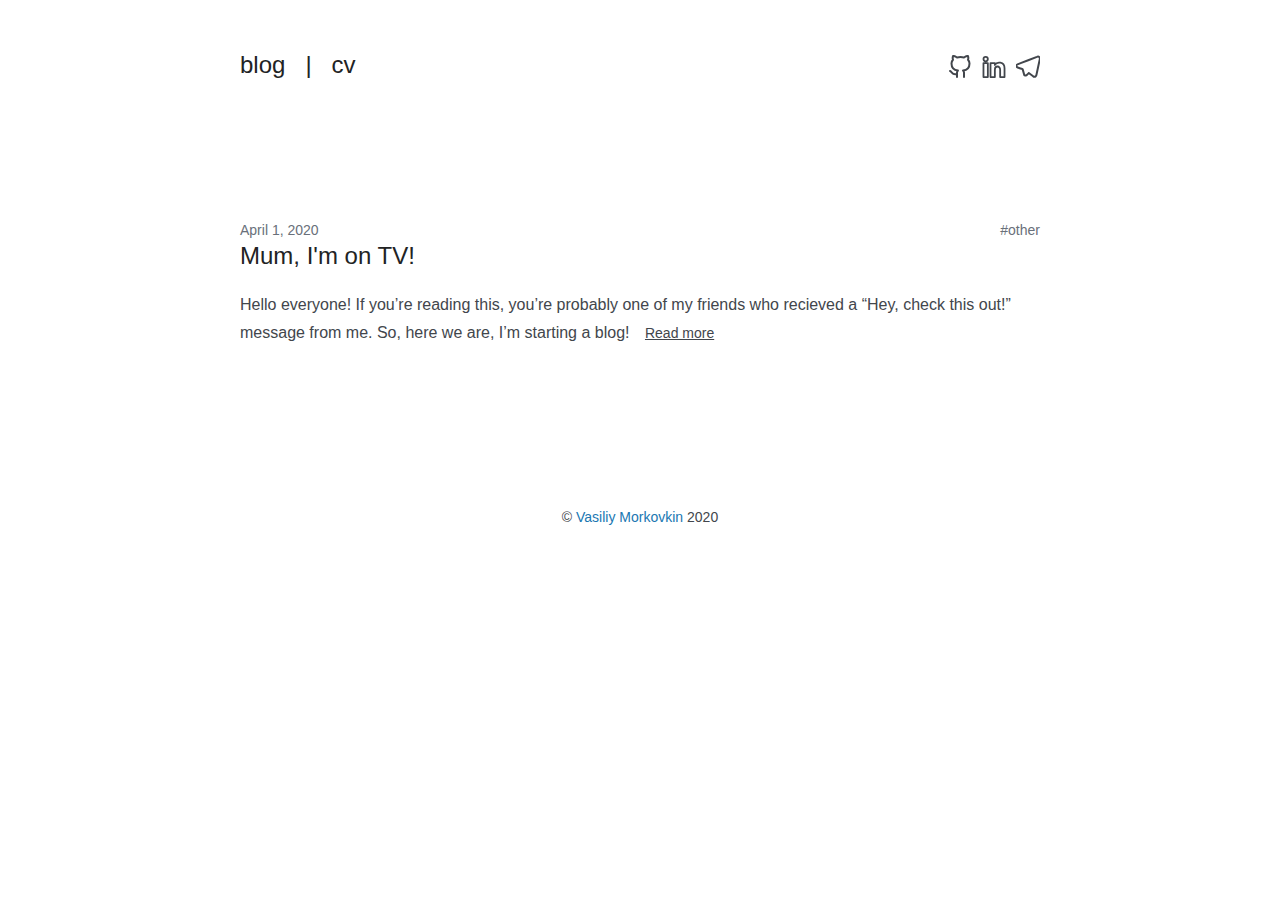
==== posts/index.html @ 7c9aa1a2 "rebuilding site Пн мая  4 18:01:35 MSK 2020" ====
<!DOCTYPE html>
<html xmlns="http://www.w3.org/1999/xhtml"  lang="en">
<head>
<meta charset="UTF-8" />
<meta name="viewport" content="width=device-width, initial-scale=1"/>

<title>Posts | blog</title>

<meta property='og:title' content='Posts - blog'>
<meta property='og:description' content=''>
<meta property='og:url' content='http://susliko.github.io/posts/'>
<meta property='og:site_name' content='blog'>
<meta property='og:type' content='website'><meta property='og:image' content='https://www.gravatar.com/avatar/b31e351176a130eaa735b6c6300a4580?s=256'><meta property='article:section' content='Posts'><meta property='og:updated_time' content='2020-04-01T15:17:42&#43;03:00'/><meta name='twitter:card' content='summary'><meta name='twitter:site' content='@markoukin'><meta name='twitter:creator' content='@markoukin'>


<link href="http://susliko.github.io/index.xml" rel="alternate" type="application/rss+xml" title="blog" />

<link rel="stylesheet" href="/css/style.css"/><link rel='stylesheet' href='http://susliko.github.io/css/custom.css'><link rel="apple-touch-icon" sizes="180x180" href="/apple-touch-icon.png">
<link rel="icon" type="image/png" sizes="32x32" href="/favicon-32x32.png">
<link rel="icon" type="image/png" sizes="16x16" href="/favicon-16x16.png">
<link rel="manifest" href="/site.webmanifest">
<link rel="mask-icon" href="/safari-pinned-tab.svg" color="#5bbad5">
<link rel="canonical" href="http://susliko.github.io/posts/">
<meta name="msapplication-TileColor" content="#da532c">
<meta name="theme-color" content="#ffffff">
</head>
<body>
<section class="section">
  <div class="container">
    <nav id="nav-main" class="nav">
      <div id="nav-name" class="nav-left">
        <a id="nav-anchor" class="nav-item" href="http://susliko.github.io/">
          <h1 id="nav-heading" class="title is-4">blog</h1>
        </a>
        <span class="nav-item">
          <h2 class="title is-4">|</h2>
        </span>
        <a class="nav-item" href="/cv.pdf">
          <h2 class="title is-4">cv</h2>
        </a>
      </div>
      <div class="nav-right">
        <nav id="nav-items" class="nav-item level is-mobile"><a class="level-item" aria-label="github" href='https://github.com/susliko'
            target='_blank' rel='noopener'>
            <span class="icon">
              <i class><svg viewbox='0 0 24 24' stroke-linecap='round' stroke-linejoin='round' stroke-width='2' aria-hidden='true'>
    
    <path d="M9 19c-5 1.5-5-2.5-7-3m14 6v-3.87a3.37 3.37 0 0 0-.94-2.61c3.14-.35 6.44-1.54 6.44-7A5.44 5.44 0 0 0 20 4.77 5.07 5.07 0 0 0 19.91 1S18.73.65 16 2.48a13.38 13.38 0 0 0-7 0C6.27.65 5.09 1 5.09 1A5.07 5.07 0 0 0 5 4.77a5.44 5.44 0 0 0-1.5 3.78c0 5.42 3.3 6.61 6.44 7A3.37 3.37 0 0 0 9 18.13V22"/>
    
  </svg></i>
            </span>
          </a><a class="level-item" aria-label="linkedin" href='https://linkedin.com/in/susliko'
            target='_blank' rel='noopener'>
            <span class="icon">
              <i class><svg viewbox='0 0 24 24' stroke-linecap='round' stroke-linejoin='round' stroke-width='2' aria-hidden='true'>
    
    <path stroke-width="1.8" d="m5.839218,4.101561c0,1.211972 -0.974141,2.194011 -2.176459,2.194011s-2.176459,-0.982039 -2.176459,-2.194011c0,-1.211094 0.974141,-2.194011 2.176459,-2.194011s2.176459,0.982917 2.176459,2.194011zm0.017552,3.94922l-4.388022,0l0,14.04167l4.388022,0l0,-14.04167zm7.005038,0l-4.359939,0l0,14.04167l4.360816,0l0,-7.370999c0,-4.098413 5.291077,-4.433657 5.291077,0l0,7.370999l4.377491,0l0,-8.89101c0,-6.915523 -7.829986,-6.66365 -9.669445,-3.259423l0,-1.891237z"/>
    
  </svg></i>
            </span>
          </a><a class="level-item" aria-label="telegram" href='https://web.telegram.org/#/im?p=@susliko'
            target='_blank' rel='noopener'>
            <span class="icon">
              <i class><svg viewbox='0 0 24 24' stroke-linecap='round' stroke-linejoin='round' stroke-width='2' aria-hidden='true'>
    
    <path d="m 22.05,1.577 c -0.393,-0.016 -0.784,0.08 -1.117,0.235 -0.484,0.186 -4.92,1.902 -9.41,3.64 C 9.263,6.325 7.005,7.198 5.267,7.867 3.53,8.537 2.222,9.035 2.153,9.059 c -0.46,0.16 -1.082,0.362 -1.61,0.984 -0.79581202,1.058365 0.21077405,1.964825 1.004,2.499 1.76,0.564 3.58,1.102 5.087,1.608 0.556,1.96 1.09,3.927 1.618,5.89 0.174,0.394 0.553,0.54 0.944,0.544 l -0.002,0.02 c 0,0 0.307,0.03 0.606,-0.042 0.3,-0.07 0.677,-0.244 1.02,-0.565 0.377,-0.354 1.4,-1.36 1.98,-1.928 l 4.37,3.226 0.035,0.02 c 0,0 0.484,0.34 1.192,0.388 0.354,0.024 0.82,-0.044 1.22,-0.337 0.403,-0.294 0.67,-0.767 0.795,-1.307 0.374,-1.63 2.853,-13.427 3.276,-15.38 L 23.676,4.725 C 23.972,3.625 23.863,2.617 23.18,2.02 22.838,1.723 22.444,1.593 22.05,1.576 Z"/>
    
  </svg></i>
            </span>
          </a></nav>
      </div>
    </nav>

    <nav class="nav">
      
    </nav>

  </div>
  <script src="/js/navicon-shift.js"></script>
</section>
<section class="section">
  <div class="container">
    
    <article>
      <div class="subtitle tags is-6 is-pulled-right">
        
        
<a class="subtitle is-6" href="/tags/other/">#other</a>




        
      </div>
      <h2 class="subtitle is-6 date">April 1, 2020</h2>
      <h1 class="title"><a href="http://susliko.github.io/posts/intro/">Mum, I&#39;m on TV!

  
    
  
</a></h1>
      <div class="content">
        Hello everyone! If you&rsquo;re reading this, you&rsquo;re probably one of my friends who recieved a &ldquo;Hey, check this out!&rdquo; message from me. So, here we are, I&rsquo;m starting a blog!

        
        <a class="button is-link" href="http://susliko.github.io/posts/intro/" style="height:28px">
          Read more
        </a>
        
      </div>
    </article>
    
  </div>
</section>
<section class="section">
  <div class="container">
    <nav class="level is-mobile">
      <div class="level-left">
        <div class="level-item">
          
        </div>
      </div>
      <div class="level-right is-marginless">
        <div class="level-item">
          
        </div>
      </div>
    </nav>
  </div>
</section>

<section class="section">
  <div class="container has-text-centered">
    <p>&copy; <a href="https://github.com/susliko">Vasiliy Morkovkin</a> 2020</p>
    
  </div>
</section>

<script type="text/javascript">
  var _paq = _paq || [];
  _paq.push(['trackPageView']);
  _paq.push(['enableLinkTracking']);
  (function() {
    var u="\/\/susliko.github.io\/";
    _paq.push(['setTrackerUrl', u+'piwik.php']);
    _paq.push(['setSiteId', '1']);
    var d=document, g=d.createElement('script'), s=d.getElementsByTagName('script')[0];
    g.type='text/javascript'; g.async=true; g.defer=true; g.src=u+'piwik.js'; s.parentNode.insertBefore(g,s);
  })();
</script>
<noscript>
  <img src="//susliko.github.io/piwik.php?idsite=1&amp;rec=1" style="border:0" alt="" />
</noscript>

<script>
    (function(f, a, t, h, o, m){
        a[h]=a[h]||function(){
            (a[h].q=a[h].q||[]).push(arguments)
        };
        o=f.createElement('script'),
        m=f.getElementsByTagName('script')[0];
        o.async=1; o.src=t; o.id='fathom-script';
        m.parentNode.insertBefore(o,m)
    })(document, window, '\/\/susliko.github.io\/tracker.js', 'fathom');
    fathom('trackPageview');
</script>
</body>
</html>
---- css/style.css ----
.card,
.highlight,
.highlight pre,
.textarea,
embed,
img,
object {
  max-width: 100%;
}

a,
hr {
  padding: 0;
}

a,
button,
input[type="button"],
input[type="file"],
input[type="submit"],
label {
  cursor: pointer;
}

a,
button,
input,
select,
textarea {
  margin: 0;
}

a,
input[type="checkbox"],
input[type="radio"] {
  vertical-align: baseline;
}

a:hover,
strong,
table th {
  color: #222324;
}

.container,
sub,
sup {
  position: relative;
}

.is-block,
article,
aside,
details,
figure,
footer,
header,
hgroup,
hr,
nav,
pre code,
section,
summary {
  display: block;
}

.button,
.delete,
.input,
.modal-close,
.progress,
.select select,
.textarea {
  -moz-appearance: none;
  -webkit-appearance: none;
}

.heading,
.menu-label {
  letter-spacing: 1px;
  text-transform: uppercase;
}

.hero,
.modal-card,
.tile.is-vertical {
  -webkit-box-orient: vertical;
  -webkit-box-direction: normal;
}

abbr,
address,
article,
aside,
audio,
b,
blockquote,
body,
body div,
caption,
cite,
code,
dd,
del,
details,
dfn,
dl,
dt,
em,
fieldset,
figure,
footer,
form,
h1,
h2,
h3,
h4,
h5,
h6,
header,
html,
i,
iframe,
img,
ins,
kbd,
label,
legend,
li,
mark,
menu,
nav,
object,
ol,
p,
pre,
q,
samp,
section,
small,
span,
strong,
sub,
summary,
sup,
table,
tbody,
td,
tfoot,
th,
thead,
time,
tr,
ul,
var,
video {
  margin: 0;
  padding: 0;
  border: 0;
  font-size: 100%;
  font-weight: 400;
  vertical-align: baseline;
  background: 0 0;
}

td,
td img {
  vertical-align: top;
}

pre,
pre code {
  background-color: #f5f7fa;
  color: #42464c;
}

code[data-lang] {
  background-color: inherit;
  color: inherit;
}

*,
:after,
:before {
  box-sizing: inherit;
}

ul {
  list-style: none;
}

blockquote,
q {
  quotes: none;
}

blockquote:after,
blockquote:before,
q:after,
q:before {
  content: "";
  content: none;
}

.is-clearfix:after,
.notification:after,
.select:after {
  content: " ";
}

a {
  font-size: 100%;
  background: 0 0;
  color: #2077b2;
  text-decoration: none;
  -webkit-transition: none 86ms ease-out;
  transition: none 86ms ease-out;
}

del {
  text-decoration: line-through;
}

abbr[title],
dfn[title] {
  border-bottom: 1px dotted #000;
  cursor: help;
}

th {
  font-weight: 700;
  vertical-align: bottom;
}

body,
code,
td {
  font-weight: 400;
}

hr {
  height: 1px;
  border: 0;
  border-top: 1px solid #ccc;
  border-top-color: #d3d6db;
  margin: 40px 0;
}

input,
select {
  vertical-align: middle;
}

input,
select,
textarea {
  font: 99% sans-serif;
}

table {
  border-collapse: collapse;
  border-spacing: 0;
  font: 100%;
  width: 100%;
}

sub,
sup {
  font-size: 75%;
  line-height: 0;
}

sup {
  top: -0.5em;
}

sub {
  bottom: -0.25em;
}

code,
kbd,
pre,
samp {
  font-family: monospace, sans-serif;
}

button,
input[type="button"] {
  width: auto;
  overflow: visible;
}

@-webkit-keyframes spin-around {
  from {
    -webkit-transform: rotate(0);
    transform: rotate(0);
  }

  to {
    -webkit-transform: rotate(359deg);
    transform: rotate(359deg);
  }
}

@keyframes spin-around {
  from {
    -webkit-transform: rotate(0);
    transform: rotate(0);
  }

  to {
    -webkit-transform: rotate(359deg);
    transform: rotate(359deg);
  }
}

html {
  box-sizing: border-box;
  font-size: 14px;
  -moz-osx-font-smoothing: grayscale;
  -webkit-font-smoothing: antialiased;
  min-width: 300px;
  overflow-x: hidden;
  overflow-y: scroll;
  text-rendering: optimizeLegibility;
}

body,
button,
input,
select,
textarea {
  font-family: "游ゴシック", YuGothic, "ヒラギノ角ゴ Pro",
    "Hiragino Kaku Gothic Pro", "メイリオ", Meiryo, sans-serif;
}

code,
pre {
  -moz-osx-font-smoothing: auto;
  -webkit-font-smoothing: auto;
  font-family: "Source Code Pro", Monaco, Inconsolata, monospace;
  line-height: 1.25;
}

body {
  color: #42464c;
  font-size: 1rem;
  line-height: 1.428571428571429;
}

code {
  padding: 1px 2px 2px;
}

.button,
.input,
.textarea,
table td,
table th {
  vertical-align: top;
}

small {
  font-size: 11px;
}

span {
  font-style: inherit;
  font-weight: inherit;
}

.label,
strong {
  font-weight: 700;
}

pre {
  white-space: pre;
  word-wrap: normal;
}

.button,
.nav-left,
.table td.is-icon,
.table th.is-icon,
.tabs,
.tag {
  white-space: nowrap;
}

pre code {
  overflow-x: auto;
  padding: 16px 20px;
}

.box,
.button {
  background-color: #fff;
}

table td,
table th {
  text-align: left;
}

.has-text-centered {
  text-align: center;
}

.block:not(:last-child),
.box:not(:last-child),
.content:not(:last-child),
.highlight:not(:last-child),
.level:not(:last-child),
.message:not(:last-child),
.notification:not(:last-child),
.progress:not(:last-child),
.subtitle:not(:last-child),
.tabs:not(:last-child),
.title:not(:last-child) {
  margin-bottom: 20px;
}

@media screen and (min-width: 980px) {
  .container {
    margin: 0 auto;
    max-width: 960px;
  }

  .container.is-fluid {
    margin: 0 20px;
    max-width: none;
  }

  .is-block-desktop {
    display: block !important;
  }
}

@media screen and (max-width: 768px) {
  .is-block-mobile {
    display: block !important;
  }
}

@media screen and (min-width: 769px) {
  .is-block-tablet {
    display: block !important;
  }
}

@media screen and (min-width: 769px) and (max-width: 979px) {
  .is-block-tablet-only {
    display: block !important;
  }
}

@media screen and (max-width: 979px) {
  .is-block-touch {
    display: block !important;
  }
}

@media screen and (min-width: 980px) and (max-width: 1179px) {
  .is-block-desktop-only {
    display: block !important;
  }
}

@media screen and (min-width: 1180px) {
  .container {
    max-width: 1200px;
  }

  .is-block-widescreen {
    display: block !important;
  }
}

.is-flex {
  display: -webkit-box;
  display: -ms-flexbox;
  display: flex;
}

@media screen and (max-width: 768px) {
  .is-flex-mobile {
    display: -webkit-box !important;
    display: -ms-flexbox !important;
    display: flex !important;
  }
}

@media screen and (min-width: 769px) {
  .is-flex-tablet {
    display: -webkit-box !important;
    display: -ms-flexbox !important;
    display: flex !important;
  }
}

@media screen and (min-width: 769px) and (max-width: 979px) {
  .is-flex-tablet-only {
    display: -webkit-box !important;
    display: -ms-flexbox !important;
    display: flex !important;
  }
}

@media screen and (max-width: 979px) {
  .is-flex-touch {
    display: -webkit-box !important;
    display: -ms-flexbox !important;
    display: flex !important;
  }
}

@media screen and (min-width: 980px) {
  .is-flex-desktop {
    display: -webkit-box !important;
    display: -ms-flexbox !important;
    display: flex !important;
  }
}

@media screen and (min-width: 980px) and (max-width: 1179px) {
  .is-flex-desktop-only {
    display: -webkit-box !important;
    display: -ms-flexbox !important;
    display: flex !important;
  }
}

@media screen and (min-width: 1180px) {
  .is-flex-widescreen {
    display: -webkit-box !important;
    display: -ms-flexbox !important;
    display: flex !important;
  }
}

.is-inline {
  display: inline;
}

@media screen and (max-width: 768px) {
  .is-inline-mobile {
    display: inline !important;
  }
}

@media screen and (min-width: 769px) {
  .is-inline-tablet {
    display: inline !important;
  }
}

@media screen and (min-width: 769px) and (max-width: 979px) {
  .is-inline-tablet-only {
    display: inline !important;
  }
}

@media screen and (max-width: 979px) {
  .is-inline-touch {
    display: inline !important;
  }
}

@media screen and (min-width: 980px) {
  .is-inline-desktop {
    display: inline !important;
  }
}

@media screen and (min-width: 980px) and (max-width: 1179px) {
  .is-inline-desktop-only {
    display: inline !important;
  }
}

@media screen and (min-width: 1180px) {
  .is-inline-widescreen {
    display: inline !important;
  }
}

.is-inline-block {
  display: inline-block;
}

@media screen and (max-width: 768px) {
  .is-inline-block-mobile {
    display: inline-block !important;
  }
}

@media screen and (min-width: 769px) {
  .is-inline-block-tablet {
    display: inline-block !important;
  }
}

@media screen and (min-width: 769px) and (max-width: 979px) {
  .is-inline-block-tablet-only {
    display: inline-block !important;
  }
}

@media screen and (max-width: 979px) {
  .is-inline-block-touch {
    display: inline-block !important;
  }
}

@media screen and (min-width: 980px) {
  .is-inline-block-desktop {
    display: inline-block !important;
  }
}

@media screen and (min-width: 980px) and (max-width: 1179px) {
  .is-inline-block-desktop-only {
    display: inline-block !important;
  }
}

@media screen and (min-width: 1180px) {
  .is-inline-block-widescreen {
    display: inline-block !important;
  }
}

.is-inline-flex {
  display: -webkit-inline-box;
  display: -ms-inline-flexbox;
  display: inline-flex;
}

@media screen and (max-width: 768px) {
  .is-inline-flex-mobile {
    display: -webkit-inline-box !important;
    display: -ms-inline-flexbox !important;
    display: inline-flex !important;
  }
}

@media screen and (min-width: 769px) {
  .is-inline-flex-tablet {
    display: -webkit-inline-box !important;
    display: -ms-inline-flexbox !important;
    display: inline-flex !important;
  }
}

@media screen and (min-width: 769px) and (max-width: 979px) {
  .is-inline-flex-tablet-only {
    display: -webkit-inline-box !important;
    display: -ms-inline-flexbox !important;
    display: inline-flex !important;
  }
}

@media screen and (max-width: 979px) {
  .is-inline-flex-touch {
    display: -webkit-inline-box !important;
    display: -ms-inline-flexbox !important;
    display: inline-flex !important;
  }
}

@media screen and (min-width: 980px) {
  .is-inline-flex-desktop {
    display: -webkit-inline-box !important;
    display: -ms-inline-flexbox !important;
    display: inline-flex !important;
  }
}

@media screen and (min-width: 980px) and (max-width: 1179px) {
  .is-inline-flex-desktop-only {
    display: -webkit-inline-box !important;
    display: -ms-inline-flexbox !important;
    display: inline-flex !important;
  }
}

@media screen and (min-width: 1180px) {
  .is-inline-flex-widescreen {
    display: -webkit-inline-box !important;
    display: -ms-inline-flexbox !important;
    display: inline-flex !important;
  }
}

.is-clearfix:after {
  clear: both;
  display: table;
}

.is-pulled-left {
  float: left;
}

.is-pulled-right {
  float: right;
}

.is-clipped {
  overflow: hidden !important;
}

.is-overlay {
  bottom: 0;
  left: 0;
  position: absolute;
  right: 0;
  top: 0;
}

.has-text-left {
  text-align: left;
}

.has-text-right {
  text-align: right;
}

.is-hidden {
  display: none !important;
}

@media screen and (max-width: 768px) {
  .is-hidden-mobile {
    display: none !important;
  }
}

@media screen and (min-width: 769px) {
  .is-hidden-tablet {
    display: none !important;
  }
}

@media screen and (min-width: 769px) and (max-width: 979px) {
  .is-hidden-tablet-only {
    display: none !important;
  }
}

@media screen and (max-width: 979px) {
  .is-hidden-touch {
    display: none !important;
  }
}

@media screen and (min-width: 980px) {
  .is-hidden-desktop {
    display: none !important;
  }
}

@media screen and (min-width: 980px) and (max-width: 1179px) {
  .is-hidden-desktop-only {
    display: none !important;
  }
}

@media screen and (min-width: 1180px) {
  .is-hidden-widescreen {
    display: none !important;
  }
}

.is-disabled {
  pointer-events: none;
}

.is-marginless {
  margin: 0 !important;
}

.box {
  border-radius: 5px;
  box-shadow: 0 2px 3px rgba(17, 17, 17, 0.1), 0 0 0 1px rgba(17, 17, 17, 0.1);
  display: block;
  padding: 20px;
}

a.box:focus,
a.box:hover {
  box-shadow: 0 2px 3px rgba(17, 17, 17, 0.1), 0 0 0 1px #2077b2;
}

a.box:active {
  box-shadow: inset 0 1px 2px rgba(17, 17, 17, 0.2), 0 0 0 1px #2077b2;
}

.button {
  -webkit-box-align: center;
  -ms-flex-align: center;
  align-items: center;
  border: 1px solid #d3d6db;
  border-radius: 3px;
  color: #222324;
  display: -webkit-inline-box;
  display: -ms-inline-flexbox;
  display: inline-flex;
  font-size: 14px;
  height: 32px;
  line-height: 24px;
  position: relative;
  -webkit-box-pack: center;
  -ms-flex-pack: center;
  justify-content: center;
  padding-left: 10px;
  padding-right: 10px;
  text-align: center;
}

.button:hover {
  border-color: #aeb1b5;
}

.button.is-active,
.button:active,
.button:focus {
  border-color: #2077b2;
  outline: 0;
}

.button.is-disabled,
.button[disabled] {
  background-color: #f5f7fa;
  border-color: #d3d6db;
  cursor: not-allowed;
  pointer-events: none;
  opacity: 0.5;
}

.button.is-white,
.button.is-white:active {
  border-color: transparent;
}

.button.is-disabled::-moz-placeholder,
.button[disabled]::-moz-placeholder {
  color: rgba(34, 35, 36, 0.3);
}

.button.is-disabled::-webkit-input-placeholder,
.button[disabled]::-webkit-input-placeholder {
  color: rgba(34, 35, 36, 0.3);
}

.button.is-disabled:-moz-placeholder,
.button[disabled]:-moz-placeholder {
  color: rgba(34, 35, 36, 0.3);
}

.button.is-disabled:-ms-input-placeholder,
.button[disabled]:-ms-input-placeholder {
  color: rgba(34, 35, 36, 0.3);
}

.button strong {
  color: inherit;
}

.button small {
  display: block;
  font-size: 11px;
  line-height: 1;
  margin-top: 5px;
}

.button .icon:first-child,
.button .tag:first-child {
  margin-left: -2px;
  margin-right: 4px;
}

.button .icon:last-child,
.button .tag:last-child {
  margin-left: 4px;
  margin-right: -2px;
}

.button.is-active,
.button:focus,
.button:hover {
  color: #222324;
}

.button:active {
  box-shadow: inset 0 1px 2px rgba(17, 17, 17, 0.2);
}

.button.is-white {
  background-color: #fff;
  color: #111;
}

.button.is-white.is-active,
.button.is-white:focus,
.button.is-white:hover {
  background-color: #e6e6e6;
  border-color: transparent;
  color: #111;
}

.button.is-white.is-inverted {
  background-color: #111;
  color: #fff;
}

.button.is-white.is-inverted:hover {
  background-color: #040404;
}

.button.is-white.is-loading:after {
  border-color: transparent transparent #111 #111 !important;
}

.button.is-white.is-outlined {
  background-color: transparent;
  border-color: #fff;
  color: #fff;
}

.button.is-white.is-outlined:focus,
.button.is-white.is-outlined:hover {
  background-color: #fff;
  border-color: #fff;
  color: #111;
}

.button.is-black,
.button.is-black:active {
  border-color: transparent;
}

.button.is-black {
  background-color: #111;
  color: #fff;
}

.button.is-black.is-active,
.button.is-black:focus,
.button.is-black:hover {
  background-color: #000;
  border-color: transparent;
  color: #fff;
}

.button.is-black.is-inverted {
  background-color: #fff;
  color: #111;
}

.button.is-black.is-inverted:hover {
  background-color: #f2f2f2;
}

.button.is-black.is-loading:after {
  border-color: transparent transparent #fff #fff !important;
}

.button.is-black.is-outlined {
  background-color: transparent;
  border-color: #111;
  color: #111;
}

.button.is-black.is-outlined:focus,
.button.is-black.is-outlined:hover {
  background-color: #111;
  border-color: #111;
  color: #fff;
}

.button.is-light,
.button.is-light:active {
  border-color: transparent;
}

.button.is-light {
  background-color: #f5f7fa;
  color: #42464c;
}

.button.is-light.is-active,
.button.is-light:focus,
.button.is-light:hover {
  background-color: #d3dce9;
  border-color: transparent;
  color: #42464c;
}

.button.is-light.is-inverted {
  background-color: #42464c;
  color: #f5f7fa;
}

.button.is-light.is-inverted:hover {
  background-color: #36393e;
}

.button.is-light.is-loading:after {
  border-color: transparent transparent #42464c #42464c !important;
}

.button.is-light.is-outlined {
  background-color: transparent;
  border-color: #f5f7fa;
  color: #f5f7fa;
}

.button.is-light.is-outlined:focus,
.button.is-light.is-outlined:hover {
  background-color: #f5f7fa;
  border-color: #f5f7fa;
  color: #42464c;
}

.button.is-dark,
.button.is-dark:active {
  border-color: transparent;
}

.button.is-dark {
  background-color: #42464c;
  color: #f5f7fa;
}

.button.is-dark.is-active,
.button.is-dark:focus,
.button.is-dark:hover {
  background-color: #2a2d31;
  border-color: transparent;
  color: #f5f7fa;
}

.button.is-dark.is-inverted {
  background-color: #f5f7fa;
  color: #42464c;
}

.button.is-dark.is-inverted:hover {
  background-color: #e4e9f2;
}

.button.is-dark.is-loading:after {
  border-color: transparent transparent #f5f7fa #f5f7fa !important;
}

.button.is-dark.is-outlined {
  background-color: transparent;
  border-color: #42464c;
  color: #42464c;
}

.button.is-dark.is-outlined:focus,
.button.is-dark.is-outlined:hover {
  background-color: #42464c;
  border-color: #42464c;
  color: #f5f7fa;
}

.button.is-primary,
.button.is-primary:active {
  border-color: transparent;
}

.button.is-primary {
  background-color: #2077b2;
  color: #fff;
}

.button.is-primary.is-active,
.button.is-primary:focus,
.button.is-primary:hover {
  background-color: #185a87;
  border-color: transparent;
  color: #fff;
}

.button.is-primary.is-inverted {
  background-color: #fff;
  color: #2077b2;
}

.button.is-primary.is-inverted:hover {
  background-color: #f2f2f2;
}

.button.is-primary.is-loading:after {
  border-color: transparent transparent #fff #fff !important;
}

.button.is-primary.is-outlined {
  background-color: transparent;
  border-color: #2077b2;
  color: #2077b2;
}

.button.is-primary.is-outlined:focus,
.button.is-primary.is-outlined:hover {
  background-color: #2077b2;
  border-color: #2077b2;
  color: #fff;
}

.button.is-info,
.button.is-info:active {
  border-color: transparent;
}

.button.is-info {
  background-color: #2077b2;
  color: #fff;
}

.button.is-info.is-active,
.button.is-info:focus,
.button.is-info:hover {
  background-color: #185a87;
  border-color: transparent;
  color: #fff;
}

.button.is-info.is-inverted {
  background-color: #fff;
  color: #2077b2;
}

.button.is-info.is-inverted:hover {
  background-color: #f2f2f2;
}

.button.is-info.is-loading:after {
  border-color: transparent transparent #fff #fff !important;
}

.button.is-info.is-outlined {
  background-color: transparent;
  border-color: #2077b2;
  color: #2077b2;
}

.button.is-info.is-outlined:focus,
.button.is-info.is-outlined:hover {
  background-color: #2077b2;
  border-color: #2077b2;
  color: #fff;
}

.button.is-success,
.button.is-success:active {
  border-color: transparent;
}

.button.is-success {
  background-color: #97cd76;
  color: #fff;
}

.button.is-success.is-active,
.button.is-success:focus,
.button.is-success:hover {
  background-color: #7bbf51;
  border-color: transparent;
  color: #fff;
}

.button.is-success.is-inverted {
  background-color: #fff;
  color: #97cd76;
}

.button.is-success.is-inverted:hover {
  background-color: #f2f2f2;
}

.button.is-success.is-loading:after {
  border-color: transparent transparent #fff #fff !important;
}

.button.is-success.is-outlined {
  background-color: transparent;
  border-color: #97cd76;
  color: #97cd76;
}

.button.is-success.is-outlined:focus,
.button.is-success.is-outlined:hover {
  background-color: #97cd76;
  border-color: #97cd76;
  color: #fff;
}

.button.is-warning,
.button.is-warning:active {
  border-color: transparent;
}

.button.is-warning {
  background-color: #fce473;
  color: rgba(17, 17, 17, 0.5);
}

.button.is-warning.is-active,
.button.is-warning:focus,
.button.is-warning:hover {
  background-color: #fbda41;
  border-color: transparent;
  color: rgba(17, 17, 17, 0.5);
}

.button.is-warning.is-inverted {
  background-color: rgba(17, 17, 17, 0.5);
  color: #fce473;
}

.button.is-warning.is-inverted:hover {
  background-color: rgba(4, 4, 4, 0.5);
}

.button.is-warning.is-loading:after {
  border-color: transparent transparent rgba(17, 17, 17, 0.5) rgba(17, 17, 17, 0.5) !important;
}

.button.is-warning.is-outlined {
  background-color: transparent;
  border-color: #fce473;
  color: #fce473;
}

.button.is-warning.is-outlined:focus,
.button.is-warning.is-outlined:hover {
  background-color: #fce473;
  border-color: #fce473;
  color: rgba(17, 17, 17, 0.5);
}

.button.is-danger,
.button.is-danger:active {
  border-color: transparent;
}

.button.is-danger {
  background-color: #ed6c63;
  color: #fff;
}

.button.is-danger.is-active,
.button.is-danger:focus,
.button.is-danger:hover {
  background-color: #e84135;
  border-color: transparent;
  color: #fff;
}

.button.is-danger.is-inverted {
  background-color: #fff;
  color: #ed6c63;
}

.button.is-danger.is-inverted:hover {
  background-color: #f2f2f2;
}

.button.is-danger.is-loading:after {
  border-color: transparent transparent #fff #fff !important;
}

.button.is-danger.is-outlined {
  background-color: transparent;
  border-color: #ed6c63;
  color: #ed6c63;
}

.button.is-danger.is-outlined:focus,
.button.is-danger.is-outlined:hover {
  background-color: #ed6c63;
  border-color: #ed6c63;
  color: #fff;
}

.button.is-link {
  background-color: transparent;
  border-color: transparent;
  color: #42464c;
  text-decoration: underline;
}

.button.is-link:focus,
.button.is-link:hover {
  background-color: #d3d6db;
  color: #222324;
}

.button.is-small {
  border-radius: 2px;
  font-size: 11px;
  height: 24px;
  line-height: 16px;
  padding-left: 6px;
  padding-right: 6px;
}

.button.is-medium {
  font-size: 18px;
  height: 40px;
  padding-left: 14px;
  padding-right: 14px;
}

.button.is-large {
  font-size: 22px;
  height: 48px;
  padding-left: 20px;
  padding-right: 20px;
}

.button.is-fullwidth {
  display: -webkit-box;
  display: -ms-flexbox;
  display: flex;
  width: 100%;
}

.button.is-loading {
  color: transparent !important;
  pointer-events: none;
}

.button.is-loading:after {
  left: 50%;
  margin-left: -8px;
  margin-top: -8px;
  top: 50%;
  position: absolute !important;
}

.content a:not(.button) {
  border-bottom: 1px solid #d3d6db;
}

.content a:not(.button):visited {
  color: #847bb9;
}

.content a:not(.button):hover {
  border-bottom-color: #2077b2;
}

.content li+li {
  margin-top: 0.25em;
}

.content ol,
.content ul {
  margin-left: 2em;
  margin-right: 2em;
  margin-top: 1em;
}

.content p {
  text-align: justify;
}

.content blockquote:not(:last-child),
.content ol:not(:last-child),
.content p:not(:last-child),
.content ul:not(:last-child) {
  margin-bottom: 1em;
}

.content h1,
.content h2,
.content h3,
.content h4,
.content h5,
.content h6 {
  color: #b52323;
  font-weight: 300;
  margin-bottom: 20px;
}

.content blockquote {
  background-color: #f5f7fa;
  border-left: 5px solid #d3d6db;
  padding: 1.5em;
}

.content ol {
  list-style: decimal;
}

.content ul {
  list-style: disc;
}

.content ul ul {
  list-style-type: circle;
  margin-top: 0.5em;
}

.content ul ul ul,
.related ul {
  list-style-type: square;
}

.content.is-medium {
  font-size: 18px;
}

.content.is-medium code {
  font-size: 14px;
}

.content.is-large {
  font-size: 24px;
}

.content.is-large code {
  font-size: 18px;
}

.input,
.textarea {
  -webkit-box-align: center;
  -ms-flex-align: center;
  align-items: center;
  background-color: #fff;
  border: 1px solid #d3d6db;
  border-radius: 3px;
  color: #222324;
  display: -webkit-inline-box;
  display: -ms-inline-flexbox;
  display: inline-flex;
  font-size: 14px;
  height: 32px;
  -webkit-box-pack: start;
  -ms-flex-pack: start;
  justify-content: flex-start;
  line-height: 24px;
  padding-left: 8px;
  padding-right: 8px;
  position: relative;
  box-shadow: inset 0 1px 2px rgba(17, 17, 17, 0.1);
  max-width: 100%;
  width: 100%;
}

.input:hover,
.textarea:hover {
  border-color: #aeb1b5;
}

.input.is-active,
.input:active,
.input:focus,
.is-active.textarea,
.textarea:active,
.textarea:focus {
  border-color: #2077b2;
  outline: 0;
}

.input.is-disabled,
.input[disabled],
.is-disabled.textarea,
[disabled].textarea {
  background-color: #f5f7fa;
  border-color: #d3d6db;
  cursor: not-allowed;
  pointer-events: none;
}

.checkbox input,
.radio input,
.select select {
  cursor: pointer;
}

.input.is-disabled::-moz-placeholder,
.input[disabled]::-moz-placeholder,
.is-disabled.textarea::-moz-placeholder,
[disabled].textarea::-moz-placeholder {
  color: rgba(34, 35, 36, 0.3);
}

.input.is-disabled::-webkit-input-placeholder,
.input[disabled]::-webkit-input-placeholder,
.is-disabled.textarea::-webkit-input-placeholder,
[disabled].textarea::-webkit-input-placeholder {
  color: rgba(34, 35, 36, 0.3);
}

.input.is-disabled:-moz-placeholder,
.input[disabled]:-moz-placeholder,
.is-disabled.textarea:-moz-placeholder,
[disabled].textarea:-moz-placeholder {
  color: rgba(34, 35, 36, 0.3);
}

.input.is-disabled:-ms-input-placeholder,
.input[disabled]:-ms-input-placeholder,
.is-disabled.textarea:-ms-input-placeholder,
[disabled].textarea:-ms-input-placeholder {
  color: rgba(34, 35, 36, 0.3);
}

.input.is-white,
.is-white.textarea {
  border-color: #fff;
}

.input.is-black,
.is-black.textarea {
  border-color: #111;
}

.input.is-light,
.is-light.textarea {
  border-color: #f5f7fa;
}

.input.is-dark,
.is-dark.textarea {
  border-color: #42464c;
}

.input.is-info,
.input.is-primary,
.is-info.textarea,
.is-primary.textarea {
  border-color: #2077b2;
}

.input.is-success,
.is-success.textarea {
  border-color: #97cd76;
}

.input.is-warning,
.is-warning.textarea {
  border-color: #fce473;
}

.input.is-danger,
.is-danger.textarea {
  border-color: #ed6c63;
}

.input[type="search"],
[type="search"].textarea {
  border-radius: 290486px;
}

.input.is-small,
.is-small.textarea {
  border-radius: 2px;
  font-size: 11px;
  height: 24px;
  line-height: 16px;
  padding-left: 6px;
  padding-right: 6px;
}

.input.is-medium,
.is-medium.textarea {
  font-size: 18px;
  height: 40px;
  line-height: 32px;
  padding-left: 10px;
  padding-right: 10px;
}

.input.is-large,
.is-large.textarea {
  font-size: 24px;
  height: 48px;
  line-height: 40px;
  padding-left: 12px;
  padding-right: 12px;
}

.input.is-fullwidth,
.is-fullwidth.textarea {
  display: block;
  width: 100%;
}

.input.is-inline,
.is-inline.textarea {
  display: inline;
}

.textarea {
  display: block;
  line-height: 1.2;
  max-height: 600px;
  min-height: 120px;
  min-width: 100%;
  padding: 10px;
  resize: vertical;
}

.checkbox,
.radio,
.select {
  display: inline-block;
  position: relative;
  vertical-align: top;
}

.checkbox,
.radio {
  cursor: pointer;
  line-height: 16px;
}

.checkbox:hover,
.radio:hover {
  color: #222324;
}

.is-disabled.checkbox,
.is-disabled.radio {
  color: #aeb1b5;
  pointer-events: none;
}

.is-disabled.checkbox input,
.is-disabled.radio input {
  pointer-events: none;
}

.radio+.radio {
  margin-left: 10px;
}

.select {
  height: 32px;
}

.select select {
  -webkit-box-align: center;
  -ms-flex-align: center;
  align-items: center;
  background-color: #fff;
  border: 1px solid #d3d6db;
  border-radius: 3px;
  color: #222324;
  font-size: 14px;
  height: 32px;
  -webkit-box-pack: start;
  -ms-flex-pack: start;
  justify-content: flex-start;
  line-height: 24px;
  padding-left: 8px;
  position: relative;
  display: block;
  outline: 0;
  padding-right: 36px;
}

.select select.is-active,
.select select:active,
.select select:focus {
  border-color: #2077b2;
  outline: 0;
}

.select select.is-disabled,
.select select[disabled] {
  background-color: #f5f7fa;
  border-color: #d3d6db;
  cursor: not-allowed;
  pointer-events: none;
}

.select select.is-disabled::-moz-placeholder,
.select select[disabled]::-moz-placeholder {
  color: rgba(34, 35, 36, 0.3);
}

.select select.is-disabled::-webkit-input-placeholder,
.select select[disabled]::-webkit-input-placeholder {
  color: rgba(34, 35, 36, 0.3);
}

.select select.is-disabled:-moz-placeholder,
.select select[disabled]:-moz-placeholder {
  color: rgba(34, 35, 36, 0.3);
}

.select select.is-disabled:-ms-input-placeholder,
.select select[disabled]:-ms-input-placeholder {
  color: rgba(34, 35, 36, 0.3);
}

.select select.is-white {
  border-color: #fff;
}

.select select.is-black {
  border-color: #111;
}

.select select.is-light {
  border-color: #f5f7fa;
}

.select select.is-dark {
  border-color: #42464c;
}

.select select.is-info,
.select select.is-primary {
  border-color: #2077b2;
}

.select select.is-success {
  border-color: #97cd76;
}

.select select.is-warning {
  border-color: #fce473;
}

.select select.is-danger {
  border-color: #ed6c63;
}

.select select:hover {
  border-color: #aeb1b5;
}

.select select::ms-expand {
  display: none;
}

.help,
.label,
.select:after {
  display: block;
}

.select.is-fullwidth,
.select.is-fullwidth select {
  width: 100%;
}

.select:after {
  border: 1px solid #2077b2;
  border-right: 0;
  border-top: 0;
  height: 7px;
  pointer-events: none;
  position: absolute;
  -webkit-transform: rotate(-45deg);
  transform: rotate(-45deg);
  width: 7px;
  margin-top: -6px;
  right: 16px;
  top: 50%;
}

.select:hover:after {
  border-color: #222324;
}

.select.is-small {
  height: 24px;
}

.select.is-small select {
  border-radius: 2px;
  font-size: 11px;
  height: 24px;
  line-height: 16px;
  padding-left: 6px;
  padding-right: 28px;
}

.select.is-medium {
  height: 40px;
}

.select.is-medium select {
  font-size: 18px;
  height: 40px;
  line-height: 32px;
  padding-left: 10px;
  padding-right: 44px;
}

.select.is-large {
  height: 48px;
}

.select.is-large select {
  font-size: 24px;
  height: 48px;
  line-height: 40px;
  padding-left: 12px;
  padding-right: 52px;
}

.label {
  color: #222324;
}

.label:not(:last-child) {
  margin-bottom: 5px;
}

.help {
  font-size: 11px;
  margin-top: 5px;
}

.help.is-white {
  color: #fff;
}

.help.is-black {
  color: #111;
}

.help.is-light {
  color: #f5f7fa;
}

.help.is-dark {
  color: #42464c;
}

.help.is-info,
.help.is-primary {
  color: #2077b2;
}

.help.is-success {
  color: #97cd76;
}

.help.is-warning {
  color: #fce473;
}

.help.is-danger {
  color: #ed6c63;
}

@media screen and (max-width: 768px) {
  .control-label {
    margin-bottom: 5px;
  }
}

@media screen and (min-width: 769px) {
  .control-label {
    -webkit-box-flex: 1;
    -ms-flex-positive: 1;
    flex-grow: 1;
    margin-right: 20px;
    padding-top: 7px;
    text-align: right;
  }
}

.control {
  position: relative;
  text-align: left;
}

.control:not(:last-child) {
  margin-bottom: 10px;
}

.control.has-addons {
  display: -webkit-box;
  display: -ms-flexbox;
  display: flex;
  -webkit-box-pack: start;
  -ms-flex-pack: start;
  justify-content: flex-start;
}

.control.has-addons .button,
.control.has-addons .input,
.control.has-addons .select,
.control.has-addons .textarea {
  border-radius: 0;
  margin-right: -1px;
  width: auto;
}

.control.has-addons .button:hover,
.control.has-addons .input:hover,
.control.has-addons .select:hover,
.control.has-addons .textarea:hover {
  z-index: 2;
}

.control.has-addons .button:active,
.control.has-addons .button:focus,
.control.has-addons .input:active,
.control.has-addons .input:focus,
.control.has-addons .select:active,
.control.has-addons .select:focus,
.control.has-addons .textarea:active,
.control.has-addons .textarea:focus {
  z-index: 3;
}

.control.has-addons .button:first-child,
.control.has-addons .button:first-child select,
.control.has-addons .input:first-child,
.control.has-addons .input:first-child select,
.control.has-addons .select:first-child,
.control.has-addons .select:first-child select,
.control.has-addons .textarea:first-child,
.control.has-addons .textarea:first-child select {
  border-radius: 3px 0 0 3px;
}

.control.has-addons .button:last-child,
.control.has-addons .button:last-child select,
.control.has-addons .input:last-child,
.control.has-addons .input:last-child select,
.control.has-addons .select:last-child,
.control.has-addons .select:last-child select,
.control.has-addons .textarea:last-child,
.control.has-addons .textarea:last-child select {
  border-radius: 0 3px 3px 0;
}

.control.has-addons .button.is-expanded,
.control.has-addons .input.is-expanded,
.control.has-addons .is-expanded.textarea,
.control.has-addons .select.is-expanded {
  -webkit-box-flex: 1;
  -ms-flex-positive: 1;
  flex-grow: 1;
}

.control.has-addons.has-addons-centered {
  -webkit-box-pack: center;
  -ms-flex-pack: center;
  justify-content: center;
}

.control.has-addons.has-addons-right {
  -webkit-box-pack: end;
  -ms-flex-pack: end;
  justify-content: flex-end;
}

.control.has-addons.has-addons-fullwidth .button,
.control.has-addons.has-addons-fullwidth .input,
.control.has-addons.has-addons-fullwidth .select,
.control.has-addons.has-addons-fullwidth .textarea {
  -webkit-box-flex: 1;
  -ms-flex-positive: 1;
  flex-grow: 1;
}

.control.has-icon:not(.has-icon-right) .input,
.control.has-icon:not(.has-icon-right) .textarea {
  padding-left: 32px;
}

.control.has-icon:not(.has-icon-right) .input.is-small,
.control.has-icon:not(.has-icon-right) .is-small.textarea {
  padding-left: 24px;
}

.control.has-icon:not(.has-icon-right) .input.is-medium,
.control.has-icon:not(.has-icon-right) .is-medium.textarea {
  padding-left: 40px;
}

.control.has-icon:not(.has-icon-right) .input.is-large,
.control.has-icon:not(.has-icon-right) .is-large.textarea {
  padding-left: 48px;
}

.control.has-icon.has-icon-right .input,
.control.has-icon.has-icon-right .textarea {
  padding-right: 32px;
}

.control.has-icon.has-icon-right .input.is-small,
.control.has-icon.has-icon-right .is-small.textarea {
  padding-right: 24px;
}

.control.has-icon.has-icon-right .input.is-medium,
.control.has-icon.has-icon-right .is-medium.textarea {
  padding-right: 40px;
}

.control.has-icon.has-icon-right .input.is-large,
.control.has-icon.has-icon-right .is-large.textarea {
  padding-right: 48px;
}

.control.is-grouped {
  display: -webkit-box;
  display: -ms-flexbox;
  display: flex;
  -webkit-box-pack: start;
  -ms-flex-pack: start;
  justify-content: flex-start;
}

.control.is-grouped>.control:not(:last-child) {
  margin-bottom: 0;
  margin-right: 10px;
}

.control.is-grouped>.control.is-expanded {
  -webkit-box-flex: 1;
  -ms-flex-positive: 1;
  flex-grow: 1;
}

.control.is-grouped.is-grouped-centered {
  -webkit-box-pack: center;
  -ms-flex-pack: center;
  justify-content: center;
}

.control.is-grouped.is-grouped-right {
  -webkit-box-pack: end;
  -ms-flex-pack: end;
  justify-content: flex-end;
}

@media screen and (min-width: 769px) {
  .control.is-horizontal {
    display: -webkit-box;
    display: -ms-flexbox;
    display: flex;
  }

  .control.is-horizontal>.control {
    display: -webkit-box;
    display: -ms-flexbox;
    display: flex;
    -webkit-box-flex: 5;
    -ms-flex-positive: 5;
    flex-grow: 5;
  }
}

.control.is-loading:after {
  position: absolute !important;
  right: 8px;
  top: 8px;
}

.image {
  display: block;
  position: relative;
}

.image img {
  display: block;
  height: auto;
  width: 100%;
}

.image.is-16by9 img,
.image.is-1by1 img,
.image.is-2by1 img,
.image.is-3by2 img,
.image.is-4by3 img,
.image.is-square img {
  bottom: 0;
  left: 0;
  position: absolute;
  right: 0;
  top: 0;
  height: 100%;
  width: 100%;
}

.image.is-1by1,
.image.is-square {
  padding-top: 100%;
}

.image.is-4by3 {
  padding-top: 75%;
}

.image.is-3by2 {
  padding-top: 66.6666%;
}

.image.is-16by9 {
  padding-top: 56.25%;
}

.image.is-2by1 {
  padding-top: 50%;
}

.image.is-16x16 {
  height: 16px;
  width: 16px;
}

.image.is-24x24 {
  height: 24px;
  width: 24px;
}

.image.is-32x32 {
  height: 32px;
  width: 32px;
}

.image.is-48x48 {
  height: 48px;
  width: 48px;
}

.image.is-64x64 {
  height: 64px;
  width: 64px;
}

.image.is-96x96 {
  height: 96px;
  width: 96px;
}

.image.is-128x128 {
  height: 128px;
  width: 128px;
}

.notification {
  background-color: #f5f7fa;
  border-radius: 3px;
  padding: 16px 20px;
  position: relative;
}

.notification:after {
  clear: both;
  display: table;
}

.notification .delete,
.notification .modal-close {
  border-radius: 0 3px;
  float: right;
  margin: -16px -20px 0 20px;
}

.notification .subtitle,
.notification .title {
  color: inherit;
}

.notification.is-white {
  background-color: #fff;
  color: #111;
}

.notification.is-black {
  background-color: #111;
  color: #fff;
}

.notification.is-light {
  background-color: #f5f7fa;
  color: #42464c;
}

.notification.is-dark {
  background-color: #42464c;
  color: #f5f7fa;
}

.notification.is-info,
.notification.is-primary {
  background-color: #2077b2;
  color: #fff;
}

.notification.is-success {
  background-color: #97cd76;
  color: #fff;
}

.notification.is-warning {
  background-color: #fce473;
  color: rgba(17, 17, 17, 0.5);
}

.notification.is-danger {
  background-color: #ed6c63;
  color: #fff;
}

.progress {
  border: none;
  border-radius: 290486px;
  display: block;
  height: 12px;
  overflow: hidden;
  padding: 0;
  width: 100%;
}

.progress::-webkit-progress-bar {
  background-color: #d3d6db;
}

.progress::-webkit-progress-value {
  background-color: #42464c;
}

.progress::-moz-progress-bar {
  background-color: #42464c;
}

.progress.is-white::-webkit-progress-value {
  background-color: #fff;
}

.progress.is-white::-moz-progress-bar {
  background-color: #fff;
}

.progress.is-black::-webkit-progress-value {
  background-color: #111;
}

.progress.is-black::-moz-progress-bar {
  background-color: #111;
}

.progress.is-light::-webkit-progress-value {
  background-color: #f5f7fa;
}

.progress.is-light::-moz-progress-bar {
  background-color: #f5f7fa;
}

.progress.is-dark::-webkit-progress-value {
  background-color: #42464c;
}

.progress.is-dark::-moz-progress-bar {
  background-color: #42464c;
}

.progress.is-primary::-webkit-progress-value {
  background-color: #2077b2;
}

.progress.is-primary::-moz-progress-bar {
  background-color: #2077b2;
}

.progress.is-info::-webkit-progress-value {
  background-color: #2077b2;
}

.progress.is-info::-moz-progress-bar {
  background-color: #2077b2;
}

.progress.is-success::-webkit-progress-value {
  background-color: #97cd76;
}

.progress.is-success::-moz-progress-bar {
  background-color: #97cd76;
}

.progress.is-warning::-webkit-progress-value {
  background-color: #fce473;
}

.progress.is-warning::-moz-progress-bar {
  background-color: #fce473;
}

.progress.is-danger::-webkit-progress-value {
  background-color: #ed6c63;
}

.progress.is-danger::-moz-progress-bar {
  background-color: #ed6c63;
}

.progress.is-small {
  height: 8px;
}

.progress.is-medium {
  height: 16px;
}

.progress.is-large {
  height: 20px;
}

.table {
  background-color: #fff;
  color: #222324;
  margin-bottom: 20px;
  width: 100%;
}

.table td,
.table th {
  border: 1px solid #d3d6db;
  border-width: 0 0 1px;
  padding: 8px 10px;
  vertical-align: top;
}

.table td.is-icon,
.table th.is-icon {
  padding: 5px;
  display: inline-block;
  font-size: 21px;
  height: 24px;
  line-height: 24px;
  text-align: center;
  vertical-align: top;
  width: 24px;
}

.table td.is-icon.is-link,
.table th.is-icon.is-link {
  padding: 0;
}

.table td.is-icon.is-link>a,
.table th.is-icon.is-link>a {
  padding: 5px;
}

.table td.is-link,
.table th.is-link {
  padding: 0;
}

.table td.is-link>a,
.table th.is-link>a {
  display: block;
  padding: 8px 10px;
}

.table td.is-link>a:hover,
.table th.is-link>a:hover {
  background-color: #2077b2;
  color: #fff;
}

.table td.is-narrow,
.table th.is-narrow {
  white-space: nowrap;
  width: 1%;
}

.table th {
  color: #222324;
  text-align: left;
}

.table tr:hover {
  background-color: #f5f7fa;
  color: #222324;
}

.table thead td,
.table thead th {
  border-width: 0 0 2px;
  color: #aeb1b5;
}

.table tbody tr:last-child td,
.table tbody tr:last-child th {
  border-bottom-width: 0;
}

.table tfoot td,
.table tfoot th {
  border-width: 2px 0 0;
  color: #aeb1b5;
}

.table.is-bordered td,
.table.is-bordered th {
  border-width: 1px;
}

.table.is-bordered tr:last-child td,
.table.is-bordered tr:last-child th {
  border-bottom-width: 1px;
}

.table.is-narrow td,
.table.is-narrow th {
  padding: 5px 10px;
}

.table.is-narrow td.is-icon,
.table.is-narrow th.is-icon {
  padding: 2px;
}

.table.is-narrow td.is-icon.is-link,
.table.is-narrow th.is-icon.is-link {
  padding: 0;
}

.table.is-narrow td.is-icon.is-link>a,
.table.is-narrow th.is-icon.is-link>a {
  padding: 2px;
}

.table.is-narrow td.is-link,
.table.is-narrow th.is-link {
  padding: 0;
}

.table.is-narrow td.is-link>a,
.table.is-narrow th.is-link>a {
  padding: 5px 10px;
}

.table.is-striped tbody tr:hover {
  background-color: #eef2f7;
}

.table.is-striped tbody tr:nth-child(2n) {
  background-color: #f5f7fa;
}

.table.is-striped tbody tr:nth-child(2n):hover {
  background-color: #eef2f7;
}

.subtitle,
.title {
  font-weight: 300;
  word-break: break-word;
}

.subtitle em,
.subtitle span,
.title em,
.title span {
  font-weight: 300;
}

.subtitle a:hover,
.title a:hover {
  border-bottom: 1px solid;
}

.subtitle strong,
.title strong {
  font-weight: 500;
}

.subtitle .tag,
.title .tag {
  vertical-align: bottom;
}

.delete,
.modal-close,
.subtitle code {
  display: inline-block;
  vertical-align: top;
}

.title {
  color: #222324;
}

.title code {
  display: inline-block;
  font-size: 28px;
}

.title strong {
  color: inherit;
}

.title+.highlight,
.title+.subtitle {
  margin-top: -10px;
}

.title.is-1 {
  font-size: 48px;
}

.title.is-1 code,
.title.is-2 {
  font-size: 40px;
}

.title.is-2 code,
.title.is-3 {
  font-size: 28px;
}

.title.is-3 code,
.title.is-4 {
  font-size: 24px;
}

.title.is-4 code,
.title.is-5 {
  font-size: 18px;
}

.title.is-5 code,
.title.is-6,
.title.is-6 code {
  font-size: 14px;
}

.title.is-normal {
  font-weight: 400;
}

.title.is-normal strong {
  font-weight: 700;
}

@media screen and (min-width: 769px) {
  .title+.subtitle {
    margin-top: -15px;
  }
}

.subtitle {
  font-size: 18px;
  line-height: 1.125;
}

.subtitle code {
  border-radius: 3px;
  font-size: 14px;
  padding: 2px 3px;
}

.subtitle strong {
  color: #222324;
}

.subtitle+.title {
  margin-top: -20px;
}

.subtitle.is-1 {
  font-size: 48px;
}

.subtitle.is-1 code,
.subtitle.is-2 {
  font-size: 40px;
}

.subtitle.is-2 code,
.subtitle.is-3 {
  font-size: 28px;
}

.subtitle.is-3 code,
.subtitle.is-4 {
  font-size: 24px;
}

.subtitle.is-4 code,
.subtitle.is-5 {
  font-size: 18px;
}

.subtitle.is-5 code,
.subtitle.is-6,
.subtitle.is-6 code {
  font-size: 14px;
}

.subtitle.tags,
.subtitle.date {
  line-height: 1.5em;
}

.subtitle.is-normal {
  font-weight: 400;
}

.subtitle.is-normal strong {
  font-weight: 700;
}

.delete,
.modal-close {
  background-color: rgba(17, 17, 17, 0.2);
  border: none;
  border-radius: 290486px;
  cursor: pointer;
  height: 24px;
  position: relative;
  width: 24px;
}

.delete:after,
.delete:before,
.modal-close:after,
.modal-close:before {
  background-color: #fff;
  content: "";
  display: block;
  height: 2px;
  left: 50%;
  margin-left: -25%;
  margin-top: -1px;
  position: absolute;
  top: 50%;
  width: 50%;
}

.icon,
.icon.is-large,
.icon.is-medium,
.icon.is-small {
  display: inline-block;
  vertical-align: top;
  text-align: center;
}

.delete:before,
.modal-close:before {
  -webkit-transform: rotate(45deg);
  transform: rotate(45deg);
}

.delete:after,
.modal-close:after {
  -webkit-transform: rotate(-45deg);
  transform: rotate(-45deg);
}

.delete:hover,
.modal-close:hover {
  background-color: rgba(17, 17, 17, 0.5);
}

.delete.is-small,
.is-small.modal-close,
.tag:not(.is-large) .delete,
.tag:not(.is-large) .modal-close {
  height: 16px;
  width: 16px;
}

.delete.is-medium,
.is-medium.modal-close {
  height: 32px;
  width: 32px;
}

.delete.is-large,
.is-large.modal-close {
  height: 40px;
  width: 40px;
}

.icon {
  height: 24px;
  width: 24px;
  font-size: inherit;
  line-height: inherit;
}

.icon.is-small {
  font-size: 14px;
  height: 16px;
  line-height: 16px;
  width: 16px;
}

.icon.is-medium {
  font-size: 28px;
  height: 32px;
  line-height: 32px;
  width: 32px;
}

.icon.is-large {
  font-size: 42px;
  height: 48px;
  line-height: 48px;
  width: 48px;
}

.hamburger,
.nav-toggle {
  cursor: pointer;
  display: block;
  height: 50px;
  position: relative;
  width: 50px;
}

.hamburger span,
.nav-toggle span {
  background-color: #42464c;
  display: block;
  height: 1px;
  left: 50%;
  margin-left: -7px;
  position: absolute;
  top: 50%;
  -webkit-transition: none 86ms ease-out;
  transition: none 86ms ease-out;
  -webkit-transition-property: background, left, opacity, -webkit-transform;
  transition-property: background, left, opacity, -webkit-transform;
  transition-property: background, left, opacity, transform;
  transition-property: background, left, opacity, transform, -webkit-transform;
  width: 15px;
}

.card,
.card-image {
  position: relative;
}

.hamburger span:nth-child(1),
.nav-toggle span:nth-child(1) {
  margin-top: -6px;
}

.hamburger span:nth-child(2),
.nav-toggle span:nth-child(2) {
  margin-top: -1px;
}

.hamburger span:nth-child(3),
.nav-toggle span:nth-child(3) {
  margin-top: 4px;
}

.hamburger:hover,
.nav-toggle:hover {
  background-color: #f5f7fa;
}

.hamburger.is-active span,
.is-active.nav-toggle span {
  background-color: #2077b2;
}

.hamburger.is-active span:nth-child(1),
.is-active.nav-toggle span:nth-child(1) {
  margin-left: -5px;
  -webkit-transform: rotate(45deg);
  transform: rotate(45deg);
  -webkit-transform-origin: left top;
  transform-origin: left top;
}

.hamburger.is-active span:nth-child(2),
.is-active.nav-toggle span:nth-child(2) {
  opacity: 0;
}

.hamburger.is-active span:nth-child(3),
.is-active.nav-toggle span:nth-child(3) {
  margin-left: -5px;
  -webkit-transform: rotate(-45deg);
  transform: rotate(-45deg);
  -webkit-transform-origin: left bottom;
  transform-origin: left bottom;
}

.heading {
  display: block;
  font-size: 11px;
  margin-bottom: 5px;
}

.highlight {
  font-weight: 400;
  overflow: hidden;
  padding: 0;
}

.highlight pre {
  overflow: auto;
}

.button.is-loading:after,
.control.is-loading:after,
.loader {
  -webkit-animation: spin-around 0.5s infinite linear;
  animation: spin-around 0.5s infinite linear;
  border: 2px solid #d3d6db;
  border-radius: 290486px;
  border-right-color: transparent;
  border-top-color: transparent;
  content: "";
  display: block;
  height: 16px;
  position: relative;
  width: 16px;
}

.number,
.tag {
  background-color: #f5f7fa;
  border-radius: 290486px;
  vertical-align: top;
}

.number {
  display: inline-block;
  font-size: 18px;
}

.tag {
  -webkit-box-align: center;
  -ms-flex-align: center;
  align-items: center;
  color: #42464c;
  display: -webkit-inline-box;
  display: -ms-inline-flexbox;
  display: inline-flex;
  font-size: 12px;
  height: 24px;
  -webkit-box-pack: center;
  -ms-flex-pack: center;
  justify-content: center;
  line-height: 16px;
  padding-left: 10px;
  padding-right: 10px;
}

.tag .delete,
.tag .modal-close {
  margin-left: 4px;
  margin-right: -6px;
}

.tag.is-white {
  background-color: #fff;
  color: #111;
}

.tag.is-black {
  background-color: #111;
  color: #fff;
}

.tag.is-light {
  background-color: #f5f7fa;
  color: #42464c;
}

.tag.is-dark {
  background-color: #42464c;
  color: #f5f7fa;
}

.tag.is-info,
.tag.is-primary {
  background-color: #2077b2;
  color: #fff;
}

.tag.is-success {
  background-color: #97cd76;
  color: #fff;
}

.tag.is-warning {
  background-color: #fce473;
  color: rgba(17, 17, 17, 0.5);
}

.tag.is-danger {
  background-color: #ed6c63;
  color: #fff;
}

.tag.is-small {
  font-size: 11px;
  height: 20px;
  padding-left: 8px;
  padding-right: 8px;
}

.tag.is-medium {
  font-size: 14px;
  height: 32px;
  padding-left: 14px;
  padding-right: 14px;
}

.media-number,
.tag.is-large {
  font-size: 18px;
  line-height: 24px;
}

.tag.is-large {
  height: 40px;
  padding-left: 18px;
  padding-right: 18px;
}

.tag.is-large .delete,
.tag.is-large .modal-close {
  margin-left: 4px;
  margin-right: -8px;
}

.button,
.delete,
.is-unselectable,
.modal-close,
.tabs,
.unselectable {
  -webkit-touch-callout: none;
  -webkit-user-select: none;
  -moz-user-select: none;
  -ms-user-select: none;
  user-select: none;
}

.card-header {
  -webkit-box-align: stretch;
  -ms-flex-align: stretch;
  align-items: stretch;
  box-shadow: 0 1px 2px rgba(17, 17, 17, 0.1);
  display: flex;
  min-height: 40px;
}

.card-header-title {
  -webkit-box-align: start;
  -ms-flex-align: start;
  align-items: flex-start;
  color: #222324;
  display: flex;
  -webkit-box-flex: 1;
  -ms-flex-positive: 1;
  flex-grow: 1;
  font-weight: 700;
  padding: 10px;
}

.card-header-icon {
  -webkit-box-align: center;
  -ms-flex-align: center;
  align-items: center;
  cursor: pointer;
  display: -webkit-box;
  display: -ms-flexbox;
  display: flex;
  -webkit-box-pack: center;
  -ms-flex-pack: center;
  justify-content: center;
  width: 40px;
}

.card-image {
  display: block;
}

.card-content {
  padding: 20px;
}

.card-content .title+.subtitle {
  margin-top: -20px;
}

.card-footer {
  border-top: 1px solid #d3d6db;
  -webkit-box-align: stretch;
  -ms-flex-align: stretch;
  align-items: stretch;
  display: flex;
}

.media .media,
.media+.media {
  border-top: 1px solid rgba(211, 214, 219, 0.5);
}

.card-footer-item {
  -webkit-box-align: center;
  -ms-flex-align: center;
  align-items: center;
  display: flex;
  -webkit-box-flex: 1;
  -ms-flex-positive: 1;
  flex-grow: 1;
  -webkit-box-pack: center;
  -ms-flex-pack: center;
  justify-content: center;
  padding: 10px;
}

.card-footer-item:not(:last-child) {
  border-right: 1px solid #d3d6db;
}

.card {
  background-color: #fff;
  box-shadow: 0 2px 3px rgba(17, 17, 17, 0.1), 0 0 0 1px rgba(17, 17, 17, 0.1);
  color: #42464c;
  width: 300px;
}

.card .media:not(:last-child) {
  margin-bottom: 10px;
}

.card.is-fullwidth {
  width: 100%;
}

.card.is-rounded {
  border-radius: 5px;
}

.column {
  -ms-flex-preferred-size: 0;
  flex-basis: 0;
  -webkit-box-flex: 1;
  -ms-flex-positive: 1;
  flex-grow: 1;
  -ms-flex-negative: 1;
  flex-shrink: 1;
  padding: 10px;
}

.columns.is-mobile>.column.is-narrow {
  -webkit-box-flex: 0;
  -ms-flex: none;
  flex: none;
}

.columns.is-mobile>.column.is-full {
  -webkit-box-flex: 0;
  -ms-flex: none;
  flex: none;
  width: 100%;
}

.columns.is-mobile>.column.is-three-quarters {
  -webkit-box-flex: 0;
  -ms-flex: none;
  flex: none;
  width: 75%;
}

.columns.is-mobile>.column.is-two-thirds {
  -webkit-box-flex: 0;
  -ms-flex: none;
  flex: none;
  width: 66.6666%;
}

.columns.is-mobile>.column.is-half {
  -webkit-box-flex: 0;
  -ms-flex: none;
  flex: none;
  width: 50%;
}

.columns.is-mobile>.column.is-one-third {
  -webkit-box-flex: 0;
  -ms-flex: none;
  flex: none;
  width: 33.3333%;
}

.columns.is-mobile>.column.is-one-quarter {
  -webkit-box-flex: 0;
  -ms-flex: none;
  flex: none;
  width: 25%;
}

.columns.is-mobile>.column.is-offset-three-quarters {
  margin-left: 75%;
}

.columns.is-mobile>.column.is-offset-two-thirds {
  margin-left: 66.6666%;
}

.columns.is-mobile>.column.is-offset-half {
  margin-left: 50%;
}

.columns.is-mobile>.column.is-offset-one-third {
  margin-left: 33.3333%;
}

.columns.is-mobile>.column.is-offset-one-quarter {
  margin-left: 25%;
}

.columns.is-mobile>.column.is-1 {
  -webkit-box-flex: 0;
  -ms-flex: none;
  flex: none;
  width: 8.33333%;
}

.columns.is-mobile>.column.is-offset-1 {
  margin-left: 8.33333%;
}

.columns.is-mobile>.column.is-2 {
  -webkit-box-flex: 0;
  -ms-flex: none;
  flex: none;
  width: 16.66667%;
}

.columns.is-mobile>.column.is-offset-2 {
  margin-left: 16.66667%;
}

.columns.is-mobile>.column.is-3 {
  -webkit-box-flex: 0;
  -ms-flex: none;
  flex: none;
  width: 25%;
}

.columns.is-mobile>.column.is-offset-3 {
  margin-left: 25%;
}

.columns.is-mobile>.column.is-4 {
  -webkit-box-flex: 0;
  -ms-flex: none;
  flex: none;
  width: 33.33333%;
}

.columns.is-mobile>.column.is-offset-4 {
  margin-left: 33.33333%;
}

.columns.is-mobile>.column.is-5 {
  -webkit-box-flex: 0;
  -ms-flex: none;
  flex: none;
  width: 41.66667%;
}

.columns.is-mobile>.column.is-offset-5 {
  margin-left: 41.66667%;
}

.columns.is-mobile>.column.is-6 {
  -webkit-box-flex: 0;
  -ms-flex: none;
  flex: none;
  width: 50%;
}

.columns.is-mobile>.column.is-offset-6 {
  margin-left: 50%;
}

.columns.is-mobile>.column.is-7 {
  -webkit-box-flex: 0;
  -ms-flex: none;
  flex: none;
  width: 58.33333%;
}

.columns.is-mobile>.column.is-offset-7 {
  margin-left: 58.33333%;
}

.columns.is-mobile>.column.is-8 {
  -webkit-box-flex: 0;
  -ms-flex: none;
  flex: none;
  width: 66.66667%;
}

.columns.is-mobile>.column.is-offset-8 {
  margin-left: 66.66667%;
}

.columns.is-mobile>.column.is-9 {
  -webkit-box-flex: 0;
  -ms-flex: none;
  flex: none;
  width: 75%;
}

.columns.is-mobile>.column.is-offset-9 {
  margin-left: 75%;
}

.columns.is-mobile>.column.is-10 {
  -webkit-box-flex: 0;
  -ms-flex: none;
  flex: none;
  width: 83.33333%;
}

.columns.is-mobile>.column.is-offset-10 {
  margin-left: 83.33333%;
}

.columns.is-mobile>.column.is-11 {
  -webkit-box-flex: 0;
  -ms-flex: none;
  flex: none;
  width: 91.66667%;
}

.columns.is-mobile>.column.is-offset-11 {
  margin-left: 91.66667%;
}

.columns.is-mobile>.column.is-12 {
  -webkit-box-flex: 0;
  -ms-flex: none;
  flex: none;
  width: 100%;
}

.columns.is-mobile>.column.is-offset-12 {
  margin-left: 100%;
}

@media screen and (max-width: 768px) {
  .column.is-narrow-mobile {
    -webkit-box-flex: 0;
    -ms-flex: none;
    flex: none;
  }

  .column.is-full-mobile {
    -webkit-box-flex: 0;
    -ms-flex: none;
    flex: none;
    width: 100%;
  }

  .column.is-three-quarters-mobile {
    -webkit-box-flex: 0;
    -ms-flex: none;
    flex: none;
    width: 75%;
  }

  .column.is-two-thirds-mobile {
    -webkit-box-flex: 0;
    -ms-flex: none;
    flex: none;
    width: 66.6666%;
  }

  .column.is-half-mobile {
    -webkit-box-flex: 0;
    -ms-flex: none;
    flex: none;
    width: 50%;
  }

  .column.is-one-third-mobile {
    -webkit-box-flex: 0;
    -ms-flex: none;
    flex: none;
    width: 33.3333%;
  }

  .column.is-one-quarter-mobile {
    -webkit-box-flex: 0;
    -ms-flex: none;
    flex: none;
    width: 25%;
  }

  .column.is-offset-three-quarters-mobile {
    margin-left: 75%;
  }

  .column.is-offset-two-thirds-mobile {
    margin-left: 66.6666%;
  }

  .column.is-offset-half-mobile {
    margin-left: 50%;
  }

  .column.is-offset-one-third-mobile {
    margin-left: 33.3333%;
  }

  .column.is-offset-one-quarter-mobile {
    margin-left: 25%;
  }

  .column.is-1-mobile {
    -webkit-box-flex: 0;
    -ms-flex: none;
    flex: none;
    width: 8.33333%;
  }

  .column.is-offset-1-mobile {
    margin-left: 8.33333%;
  }

  .column.is-2-mobile {
    -webkit-box-flex: 0;
    -ms-flex: none;
    flex: none;
    width: 16.66667%;
  }

  .column.is-offset-2-mobile {
    margin-left: 16.66667%;
  }

  .column.is-3-mobile {
    -webkit-box-flex: 0;
    -ms-flex: none;
    flex: none;
    width: 25%;
  }

  .column.is-offset-3-mobile {
    margin-left: 25%;
  }

  .column.is-4-mobile {
    -webkit-box-flex: 0;
    -ms-flex: none;
    flex: none;
    width: 33.33333%;
  }

  .column.is-offset-4-mobile {
    margin-left: 33.33333%;
  }

  .column.is-5-mobile {
    -webkit-box-flex: 0;
    -ms-flex: none;
    flex: none;
    width: 41.66667%;
  }

  .column.is-offset-5-mobile {
    margin-left: 41.66667%;
  }

  .column.is-6-mobile {
    -webkit-box-flex: 0;
    -ms-flex: none;
    flex: none;
    width: 50%;
  }

  .column.is-offset-6-mobile {
    margin-left: 50%;
  }

  .column.is-7-mobile {
    -webkit-box-flex: 0;
    -ms-flex: none;
    flex: none;
    width: 58.33333%;
  }

  .column.is-offset-7-mobile {
    margin-left: 58.33333%;
  }

  .column.is-8-mobile {
    -webkit-box-flex: 0;
    -ms-flex: none;
    flex: none;
    width: 66.66667%;
  }

  .column.is-offset-8-mobile {
    margin-left: 66.66667%;
  }

  .column.is-9-mobile {
    -webkit-box-flex: 0;
    -ms-flex: none;
    flex: none;
    width: 75%;
  }

  .column.is-offset-9-mobile {
    margin-left: 75%;
  }

  .column.is-10-mobile {
    -webkit-box-flex: 0;
    -ms-flex: none;
    flex: none;
    width: 83.33333%;
  }

  .column.is-offset-10-mobile {
    margin-left: 83.33333%;
  }

  .column.is-11-mobile {
    -webkit-box-flex: 0;
    -ms-flex: none;
    flex: none;
    width: 91.66667%;
  }

  .column.is-offset-11-mobile {
    margin-left: 91.66667%;
  }

  .column.is-12-mobile {
    -webkit-box-flex: 0;
    -ms-flex: none;
    flex: none;
    width: 100%;
  }

  .column.is-offset-12-mobile {
    margin-left: 100%;
  }
}

@media screen and (min-width: 769px) {

  .column.is-narrow,
  .column.is-narrow-tablet {
    -webkit-box-flex: 0;
    -ms-flex: none;
    flex: none;
  }

  .column.is-full,
  .column.is-full-tablet {
    -webkit-box-flex: 0;
    -ms-flex: none;
    flex: none;
    width: 100%;
  }

  .column.is-three-quarters,
  .column.is-three-quarters-tablet {
    -webkit-box-flex: 0;
    -ms-flex: none;
    flex: none;
    width: 75%;
  }

  .column.is-two-thirds,
  .column.is-two-thirds-tablet {
    -webkit-box-flex: 0;
    -ms-flex: none;
    flex: none;
    width: 66.6666%;
  }

  .column.is-half,
  .column.is-half-tablet {
    -webkit-box-flex: 0;
    -ms-flex: none;
    flex: none;
    width: 50%;
  }

  .column.is-one-third,
  .column.is-one-third-tablet {
    -webkit-box-flex: 0;
    -ms-flex: none;
    flex: none;
    width: 33.3333%;
  }

  .column.is-one-quarter,
  .column.is-one-quarter-tablet {
    -webkit-box-flex: 0;
    -ms-flex: none;
    flex: none;
    width: 25%;
  }

  .column.is-offset-three-quarters,
  .column.is-offset-three-quarters-tablet {
    margin-left: 75%;
  }

  .column.is-offset-two-thirds,
  .column.is-offset-two-thirds-tablet {
    margin-left: 66.6666%;
  }

  .column.is-offset-half,
  .column.is-offset-half-tablet {
    margin-left: 50%;
  }

  .column.is-offset-one-third,
  .column.is-offset-one-third-tablet {
    margin-left: 33.3333%;
  }

  .column.is-offset-one-quarter,
  .column.is-offset-one-quarter-tablet {
    margin-left: 25%;
  }

  .column.is-1,
  .column.is-1-tablet {
    -webkit-box-flex: 0;
    -ms-flex: none;
    flex: none;
    width: 8.33333%;
  }

  .column.is-offset-1,
  .column.is-offset-1-tablet {
    margin-left: 8.33333%;
  }

  .column.is-2,
  .column.is-2-tablet {
    -webkit-box-flex: 0;
    -ms-flex: none;
    flex: none;
    width: 16.66667%;
  }

  .column.is-offset-2,
  .column.is-offset-2-tablet {
    margin-left: 16.66667%;
  }

  .column.is-3,
  .column.is-3-tablet {
    -webkit-box-flex: 0;
    -ms-flex: none;
    flex: none;
    width: 25%;
  }

  .column.is-offset-3,
  .column.is-offset-3-tablet {
    margin-left: 25%;
  }

  .column.is-4,
  .column.is-4-tablet {
    -webkit-box-flex: 0;
    -ms-flex: none;
    flex: none;
    width: 33.33333%;
  }

  .column.is-offset-4,
  .column.is-offset-4-tablet {
    margin-left: 33.33333%;
  }

  .column.is-5,
  .column.is-5-tablet {
    -webkit-box-flex: 0;
    -ms-flex: none;
    flex: none;
    width: 41.66667%;
  }

  .column.is-offset-5,
  .column.is-offset-5-tablet {
    margin-left: 41.66667%;
  }

  .column.is-6,
  .column.is-6-tablet {
    -webkit-box-flex: 0;
    -ms-flex: none;
    flex: none;
    width: 50%;
  }

  .column.is-offset-6,
  .column.is-offset-6-tablet {
    margin-left: 50%;
  }

  .column.is-7,
  .column.is-7-tablet {
    -webkit-box-flex: 0;
    -ms-flex: none;
    flex: none;
    width: 58.33333%;
  }

  .column.is-offset-7,
  .column.is-offset-7-tablet {
    margin-left: 58.33333%;
  }

  .column.is-8,
  .column.is-8-tablet {
    -webkit-box-flex: 0;
    -ms-flex: none;
    flex: none;
    width: 66.66667%;
  }

  .column.is-offset-8,
  .column.is-offset-8-tablet {
    margin-left: 66.66667%;
  }

  .column.is-9,
  .column.is-9-tablet {
    -webkit-box-flex: 0;
    -ms-flex: none;
    flex: none;
    width: 75%;
  }

  .column.is-offset-9,
  .column.is-offset-9-tablet {
    margin-left: 75%;
  }

  .column.is-10,
  .column.is-10-tablet {
    -webkit-box-flex: 0;
    -ms-flex: none;
    flex: none;
    width: 83.33333%;
  }

  .column.is-offset-10,
  .column.is-offset-10-tablet {
    margin-left: 83.33333%;
  }

  .column.is-11,
  .column.is-11-tablet {
    -webkit-box-flex: 0;
    -ms-flex: none;
    flex: none;
    width: 91.66667%;
  }

  .column.is-offset-11,
  .column.is-offset-11-tablet {
    margin-left: 91.66667%;
  }

  .column.is-12,
  .column.is-12-tablet {
    -webkit-box-flex: 0;
    -ms-flex: none;
    flex: none;
    width: 100%;
  }

  .column.is-offset-12,
  .column.is-offset-12-tablet {
    margin-left: 100%;
  }
}

@media screen and (min-width: 980px) {
  .column.is-narrow-desktop {
    -webkit-box-flex: 0;
    -ms-flex: none;
    flex: none;
  }

  .column.is-full-desktop {
    -webkit-box-flex: 0;
    -ms-flex: none;
    flex: none;
    width: 100%;
  }

  .column.is-three-quarters-desktop {
    -webkit-box-flex: 0;
    -ms-flex: none;
    flex: none;
    width: 75%;
  }

  .column.is-two-thirds-desktop {
    -webkit-box-flex: 0;
    -ms-flex: none;
    flex: none;
    width: 66.6666%;
  }

  .column.is-half-desktop {
    -webkit-box-flex: 0;
    -ms-flex: none;
    flex: none;
    width: 50%;
  }

  .column.is-one-third-desktop {
    -webkit-box-flex: 0;
    -ms-flex: none;
    flex: none;
    width: 33.3333%;
  }

  .column.is-one-quarter-desktop {
    -webkit-box-flex: 0;
    -ms-flex: none;
    flex: none;
    width: 25%;
  }

  .column.is-offset-three-quarters-desktop {
    margin-left: 75%;
  }

  .column.is-offset-two-thirds-desktop {
    margin-left: 66.6666%;
  }

  .column.is-offset-half-desktop {
    margin-left: 50%;
  }

  .column.is-offset-one-third-desktop {
    margin-left: 33.3333%;
  }

  .column.is-offset-one-quarter-desktop {
    margin-left: 25%;
  }

  .column.is-1-desktop {
    -webkit-box-flex: 0;
    -ms-flex: none;
    flex: none;
    width: 8.33333%;
  }

  .column.is-offset-1-desktop {
    margin-left: 8.33333%;
  }

  .column.is-2-desktop {
    -webkit-box-flex: 0;
    -ms-flex: none;
    flex: none;
    width: 16.66667%;
  }

  .column.is-offset-2-desktop {
    margin-left: 16.66667%;
  }

  .column.is-3-desktop {
    -webkit-box-flex: 0;
    -ms-flex: none;
    flex: none;
    width: 25%;
  }

  .column.is-offset-3-desktop {
    margin-left: 25%;
  }

  .column.is-4-desktop {
    -webkit-box-flex: 0;
    -ms-flex: none;
    flex: none;
    width: 33.33333%;
  }

  .column.is-offset-4-desktop {
    margin-left: 33.33333%;
  }

  .column.is-5-desktop {
    -webkit-box-flex: 0;
    -ms-flex: none;
    flex: none;
    width: 41.66667%;
  }

  .column.is-offset-5-desktop {
    margin-left: 41.66667%;
  }

  .column.is-6-desktop {
    -webkit-box-flex: 0;
    -ms-flex: none;
    flex: none;
    width: 50%;
  }

  .column.is-offset-6-desktop {
    margin-left: 50%;
  }

  .column.is-7-desktop {
    -webkit-box-flex: 0;
    -ms-flex: none;
    flex: none;
    width: 58.33333%;
  }

  .column.is-offset-7-desktop {
    margin-left: 58.33333%;
  }

  .column.is-8-desktop {
    -webkit-box-flex: 0;
    -ms-flex: none;
    flex: none;
    width: 66.66667%;
  }

  .column.is-offset-8-desktop {
    margin-left: 66.66667%;
  }

  .column.is-9-desktop {
    -webkit-box-flex: 0;
    -ms-flex: none;
    flex: none;
    width: 75%;
  }

  .column.is-offset-9-desktop {
    margin-left: 75%;
  }

  .column.is-10-desktop {
    -webkit-box-flex: 0;
    -ms-flex: none;
    flex: none;
    width: 83.33333%;
  }

  .column.is-offset-10-desktop {
    margin-left: 83.33333%;
  }

  .column.is-11-desktop {
    -webkit-box-flex: 0;
    -ms-flex: none;
    flex: none;
    width: 91.66667%;
  }

  .column.is-offset-11-desktop {
    margin-left: 91.66667%;
  }

  .column.is-12-desktop {
    -webkit-box-flex: 0;
    -ms-flex: none;
    flex: none;
    width: 100%;
  }

  .column.is-offset-12-desktop {
    margin-left: 100%;
  }
}

@media screen and (min-width: 1180px) {
  .column.is-narrow-widescreen {
    -webkit-box-flex: 0;
    -ms-flex: none;
    flex: none;
  }

  .column.is-full-widescreen {
    -webkit-box-flex: 0;
    -ms-flex: none;
    flex: none;
    width: 100%;
  }

  .column.is-three-quarters-widescreen {
    -webkit-box-flex: 0;
    -ms-flex: none;
    flex: none;
    width: 75%;
  }

  .column.is-two-thirds-widescreen {
    -webkit-box-flex: 0;
    -ms-flex: none;
    flex: none;
    width: 66.6666%;
  }

  .column.is-half-widescreen {
    -webkit-box-flex: 0;
    -ms-flex: none;
    flex: none;
    width: 50%;
  }

  .column.is-one-third-widescreen {
    -webkit-box-flex: 0;
    -ms-flex: none;
    flex: none;
    width: 33.3333%;
  }

  .column.is-one-quarter-widescreen {
    -webkit-box-flex: 0;
    -ms-flex: none;
    flex: none;
    width: 25%;
  }

  .column.is-offset-three-quarters-widescreen {
    margin-left: 75%;
  }

  .column.is-offset-two-thirds-widescreen {
    margin-left: 66.6666%;
  }

  .column.is-offset-half-widescreen {
    margin-left: 50%;
  }

  .column.is-offset-one-third-widescreen {
    margin-left: 33.3333%;
  }

  .column.is-offset-one-quarter-widescreen {
    margin-left: 25%;
  }

  .column.is-1-widescreen {
    -webkit-box-flex: 0;
    -ms-flex: none;
    flex: none;
    width: 8.33333%;
  }

  .column.is-offset-1-widescreen {
    margin-left: 8.33333%;
  }

  .column.is-2-widescreen {
    -webkit-box-flex: 0;
    -ms-flex: none;
    flex: none;
    width: 16.66667%;
  }

  .column.is-offset-2-widescreen {
    margin-left: 16.66667%;
  }

  .column.is-3-widescreen {
    -webkit-box-flex: 0;
    -ms-flex: none;
    flex: none;
    width: 25%;
  }

  .column.is-offset-3-widescreen {
    margin-left: 25%;
  }

  .column.is-4-widescreen {
    -webkit-box-flex: 0;
    -ms-flex: none;
    flex: none;
    width: 33.33333%;
  }

  .column.is-offset-4-widescreen {
    margin-left: 33.33333%;
  }

  .column.is-5-widescreen {
    -webkit-box-flex: 0;
    -ms-flex: none;
    flex: none;
    width: 41.66667%;
  }

  .column.is-offset-5-widescreen {
    margin-left: 41.66667%;
  }

  .column.is-6-widescreen {
    -webkit-box-flex: 0;
    -ms-flex: none;
    flex: none;
    width: 50%;
  }

  .column.is-offset-6-widescreen {
    margin-left: 50%;
  }

  .column.is-7-widescreen {
    -webkit-box-flex: 0;
    -ms-flex: none;
    flex: none;
    width: 58.33333%;
  }

  .column.is-offset-7-widescreen {
    margin-left: 58.33333%;
  }

  .column.is-8-widescreen {
    -webkit-box-flex: 0;
    -ms-flex: none;
    flex: none;
    width: 66.66667%;
  }

  .column.is-offset-8-widescreen {
    margin-left: 66.66667%;
  }

  .column.is-9-widescreen {
    -webkit-box-flex: 0;
    -ms-flex: none;
    flex: none;
    width: 75%;
  }

  .column.is-offset-9-widescreen {
    margin-left: 75%;
  }

  .column.is-10-widescreen {
    -webkit-box-flex: 0;
    -ms-flex: none;
    flex: none;
    width: 83.33333%;
  }

  .column.is-offset-10-widescreen {
    margin-left: 83.33333%;
  }

  .column.is-11-widescreen {
    -webkit-box-flex: 0;
    -ms-flex: none;
    flex: none;
    width: 91.66667%;
  }

  .column.is-offset-11-widescreen {
    margin-left: 91.66667%;
  }

  .column.is-12-widescreen {
    -webkit-box-flex: 0;
    -ms-flex: none;
    flex: none;
    width: 100%;
  }

  .column.is-offset-12-widescreen {
    margin-left: 100%;
  }
}

.columns {
  margin-left: -10px;
  margin-right: -10px;
  margin-top: -10px;
}

.columns:last-child {
  margin-bottom: -10px;
}

.columns:not(:last-child) {
  margin-bottom: 10px;
}

.columns.is-centered {
  -webkit-box-pack: center;
  -ms-flex-pack: center;
  justify-content: center;
}

.columns.is-gapless {
  margin-left: 0;
  margin-right: 0;
  margin-top: 0;
}

.columns.is-gapless:last-child {
  margin-bottom: 0;
}

.columns.is-gapless:not(:last-child) {
  margin-bottom: 20px;
}

.columns.is-gapless>.column {
  margin: 0;
  padding: 0;
}

@media screen and (min-width: 769px) {
  .columns.is-grid {
    -ms-flex-wrap: wrap;
    flex-wrap: wrap;
  }

  .columns.is-grid>.column {
    max-width: 33.3333%;
    padding: 10px;
    width: 33.3333%;
  }

  .columns.is-grid>.column+.column {
    margin-left: 0;
  }
}

.columns.is-mobile {
  display: -webkit-box;
  display: -ms-flexbox;
  display: flex;
}

.columns.is-multiline {
  -ms-flex-wrap: wrap;
  flex-wrap: wrap;
}

.columns.is-vcentered {
  -webkit-box-align: center;
  -ms-flex-align: center;
  -ms-grid-row-align: center;
  align-items: center;
}

.nav-left,
.tile {
  -webkit-box-align: stretch;
}

@media screen and (min-width: 769px) {
  .columns:not(.is-desktop) {
    display: -webkit-box;
    display: -ms-flexbox;
    display: flex;
  }
}

@media screen and (min-width: 980px) {
  .columns.is-desktop {
    display: -webkit-box;
    display: -ms-flexbox;
    display: flex;
  }
}

.tile {
  -ms-flex-align: stretch;
  -ms-grid-row-align: stretch;
  align-items: stretch;
  -ms-flex-preferred-size: auto;
  flex-basis: auto;
  -webkit-box-flex: 1;
  -ms-flex-positive: 1;
  flex-grow: 1;
  -ms-flex-negative: 1;
  flex-shrink: 1;
  min-height: -webkit-min-content;
  min-height: -moz-min-content;
  min-height: min-content;
}

.level,
.modal {
  -ms-grid-row-align: center;
}

.tile.is-ancestor {
  margin-left: -10px;
  margin-right: -10px;
  margin-top: -10px;
}

.tile.is-ancestor:last-child {
  margin-bottom: -10px;
}

.tile.is-ancestor:not(:last-child) {
  margin-bottom: 10px;
}

.tile.is-child {
  margin: 0 !important;
}

.level-left .level-item:not(:last-child),
.level-right .level-item:not(:last-child),
.media-left {
  margin-right: 10px;
}

.tile.is-parent {
  padding: 10px;
}

.tile.is-vertical {
  -ms-flex-direction: column;
  flex-direction: column;
}

.tile.is-vertical>.tile.is-child:not(:last-child) {
  margin-bottom: 20px !important;
}

@media screen and (min-width: 769px) {
  .tile:not(.is-child) {
    display: -webkit-box;
    display: -ms-flexbox;
    display: flex;
  }

  .tile.is-1 {
    -webkit-box-flex: 0;
    -ms-flex: none;
    flex: none;
    width: 8.33333%;
  }

  .tile.is-2 {
    -webkit-box-flex: 0;
    -ms-flex: none;
    flex: none;
    width: 16.66667%;
  }

  .tile.is-3 {
    -webkit-box-flex: 0;
    -ms-flex: none;
    flex: none;
    width: 25%;
  }

  .tile.is-4 {
    -webkit-box-flex: 0;
    -ms-flex: none;
    flex: none;
    width: 33.33333%;
  }

  .tile.is-5 {
    -webkit-box-flex: 0;
    -ms-flex: none;
    flex: none;
    width: 41.66667%;
  }

  .tile.is-6 {
    -webkit-box-flex: 0;
    -ms-flex: none;
    flex: none;
    width: 50%;
  }

  .tile.is-7 {
    -webkit-box-flex: 0;
    -ms-flex: none;
    flex: none;
    width: 58.33333%;
  }

  .tile.is-8 {
    -webkit-box-flex: 0;
    -ms-flex: none;
    flex: none;
    width: 66.66667%;
  }

  .tile.is-9 {
    -webkit-box-flex: 0;
    -ms-flex: none;
    flex: none;
    width: 75%;
  }

  .tile.is-10 {
    -webkit-box-flex: 0;
    -ms-flex: none;
    flex: none;
    width: 83.33333%;
  }

  .tile.is-11 {
    -webkit-box-flex: 0;
    -ms-flex: none;
    flex: none;
    width: 91.66667%;
  }

  .tile.is-12 {
    -webkit-box-flex: 0;
    -ms-flex: none;
    flex: none;
    width: 100%;
  }
}

.level-item .subtitle,
.level-item .title {
  margin-bottom: 0;
}

.level-left .level-item.is-flexible,
.level-right .level-item.is-flexible {
  -webkit-box-flex: 1;
  -ms-flex-positive: 1;
  flex-grow: 1;
}

@media screen and (max-width: 768px) {
  .level-item:not(:last-child) {
    margin-bottom: 10px;
  }

  .level-left+.level-right {
    margin-top: 20px;
  }
}

@media screen and (min-width: 769px) {
  .level-left {
    -webkit-box-align: center;
    -ms-flex-align: center;
    align-items: center;
    display: -webkit-box;
    display: -ms-flexbox;
    display: flex;
  }

  .level-right {
    -webkit-box-align: center;
    -ms-flex-align: center;
    align-items: center;
    display: -webkit-box;
    display: -ms-flexbox;
    display: flex;
    -webkit-box-pack: end;
    -ms-flex-pack: end;
    justify-content: flex-end;
  }
}

.level {
  -webkit-box-align: center;
  -ms-flex-align: center;
  align-items: center;
  -webkit-box-pack: justify;
  -ms-flex-pack: justify;
  justify-content: space-between;
}

.level code {
  border-radius: 3px;
}

.level img {
  display: inline-block;
  vertical-align: top;
}

.level.is-mobile {
  display: flex;
}

.level.is-mobile>.level-item:not(:last-child) {
  margin-bottom: 0;
}

.level.is-mobile>.level-item:not(.is-narrow) {
  -webkit-box-flex: 1;
  -ms-flex-positive: 1;
  flex-grow: 1;
}

@media screen and (min-width: 769px) {
  .level {
    display: -webkit-box;
    display: -ms-flexbox;
    display: flex;
  }

  .level>.level-item:not(.is-narrow) {
    -webkit-box-flex: 1;
    -ms-flex-positive: 1;
    flex-grow: 1;
  }

  .media-number {
    margin-right: 10px;
  }

  .media.is-large .media-number {
    margin-right: 20px;
  }
}

.media-number {
  background-color: #f5f7fa;
  border-radius: 290486px;
  display: inline-block;
  height: 32px;
  min-width: 32px;
  padding: 4px 8px;
  text-align: center;
  vertical-align: top;
}

@media screen and (max-width: 768px) {
  .media-number {
    margin-bottom: 10px;
  }
}

.media-right {
  margin-left: 10px;
}

.media-content {
  -webkit-box-flex: 1;
  -ms-flex-positive: 1;
  flex-grow: 1;
  text-align: left;
}

.media {
  -webkit-box-align: start;
  -ms-flex-align: start;
  align-items: flex-start;
  display: flex;
  text-align: left;
}

.nav,
.pagination,
.panel-icon {
  text-align: center;
}

.media .content:not(:last-child) {
  margin-bottom: 10px;
}

.media .media {
  display: flex;
  padding-top: 10px;
}

.media .media .content:not(:last-child),
.media .media .control:not(:last-child) {
  margin-bottom: 5px;
}

.media .media .media {
  padding-top: 5px;
}

.media .media .media+.media {
  margin-top: 5px;
}

.media+.media {
  margin-top: 10px;
  padding-top: 10px;
}

.media.is-large+.media {
  margin-top: 20px;
  padding-top: 20px;
}

.menu-list a,
.menu-nav a {
  display: block;
  padding: 5px 10px;
}

.menu-list a {
  border-radius: 2px;
  color: #42464c;
}

.menu-list a:hover {
  background-color: #f5f7fa;
  color: #2077b2;
}

.menu-list a.is-active {
  background-color: #2077b2;
  color: #fff;
}

.menu-list li ul {
  border-left: 1px solid #d3d6db;
  margin: 10px;
  padding-left: 10px;
}

.menu-label {
  color: #aeb1b5;
  font-size: 11px;
  margin-bottom: 5px;
}

.menu-label:not(:first-child) {
  margin-top: 20px;
}

.message-body {
  border: 1px solid #d3d6db;
  border-radius: 3px;
  padding: 12px 15px;
}

.message-body strong {
  color: inherit;
}

.message-header {
  background-color: #42464c;
  border-radius: 3px 3px 0 0;
  color: #fff;
  padding: 7px 10px;
}

.message-header strong {
  color: inherit;
}

.message-header+.message-body {
  border-radius: 0 0 3px 3px;
  border-top: none;
}

.message {
  background-color: #f5f7fa;
  border-radius: 3px;
}

.message.is-white {
  background-color: #fff;
}

.message.is-white .message-header {
  background-color: #fff;
  color: #111;
}

.message.is-white .message-body {
  border-color: #fff;
  color: #666;
}

.message.is-black {
  background-color: #f5f5f5;
}

.message.is-black .message-header {
  background-color: #111;
  color: #fff;
}

.message.is-black .message-body {
  border-color: #111;
  color: gray;
}

.message.is-light {
  background-color: #f5f7fa;
}

.message.is-light .message-header {
  background-color: #f5f7fa;
  color: #42464c;
}

.message.is-light .message-body {
  border-color: #f5f7fa;
  color: #666;
}

.message.is-dark {
  background-color: #f4f5f6;
}

.message.is-dark .message-header {
  background-color: #42464c;
  color: #f5f7fa;
}

.message.is-dark .message-body {
  border-color: #42464c;
  color: gray;
}

.message.is-primary {
  background-color: #eef6fc;
}

.message.is-primary .message-header {
  background-color: #2077b2;
  color: #fff;
}

.message.is-primary .message-body {
  border-color: #2077b2;
  color: gray;
}

.message.is-info {
  background-color: #eef6fc;
}

.message.is-info .message-header {
  background-color: #2077b2;
  color: #fff;
}

.message.is-info .message-body {
  border-color: #2077b2;
  color: gray;
}

.message.is-success {
  background-color: #f4faf0;
}

.message.is-success .message-header {
  background-color: #97cd76;
  color: #fff;
}

.message.is-success .message-body {
  border-color: #97cd76;
  color: gray;
}

.message.is-warning {
  background-color: #fffbeb;
}

.message.is-warning .message-header {
  background-color: #fce473;
  color: rgba(17, 17, 17, 0.5);
}

.message.is-warning .message-body {
  border-color: #fce473;
  color: #666;
}

.message.is-danger {
  background-color: #fdeeed;
}

.message.is-danger .message-header {
  background-color: #ed6c63;
  color: #fff;
}

.message.is-danger .message-body {
  border-color: #ed6c63;
  color: gray;
}

.modal-background {
  bottom: 0;
  left: 0;
  position: absolute;
  right: 0;
  top: 0;
  background-color: rgba(17, 17, 17, 0.86);
}

.modal-card,
.modal-content {
  margin: 0 20px;
  max-height: calc(100vh - 160px);
  overflow: auto;
  position: relative;
  width: 100%;
}

@media screen and (min-width: 769px) {

  .modal-card,
  .modal-content {
    margin: 0 auto;
    max-height: calc(100vh - 40px);
    width: 640px;
  }
}

.modal-close {
  background: 0 0;
  height: 40px;
  position: fixed;
  right: 20px;
  top: 20px;
  width: 40px;
}

.hero-video,
.modal {
  bottom: 0;
  left: 0;
  right: 0;
}

.modal-card {
  background-color: #fff;
  border-radius: 5px;
  display: flex;
  -ms-flex-direction: column;
  flex-direction: column;
  max-height: calc(100vh - 40px);
  overflow: hidden;
}

.modal-card-foot,
.modal-card-head {
  -webkit-box-align: center;
  -ms-flex-align: center;
  align-items: center;
  background-color: #f5f7fa;
  display: -webkit-box;
  display: -ms-flexbox;
  display: flex;
  -ms-flex-negative: 0;
  flex-shrink: 0;
  -webkit-box-pack: start;
  -ms-flex-pack: start;
  justify-content: flex-start;
  padding: 20px;
  position: relative;
}

.modal-card-head {
  border-bottom: 1px solid #d3d6db;
}

.modal-card-title {
  color: #222324;
  -webkit-box-flex: 1;
  -ms-flex-positive: 1;
  flex-grow: 1;
  font-size: 24px;
  line-height: 1;
}

.modal-card-foot {
  border-top: 1px solid #d3d6db;
}

.modal-card-foot .button:not(:last-child) {
  margin-right: 10px;
}

.modal-card-body {
  -webkit-box-flex: 1;
  -ms-flex-positive: 1;
  flex-grow: 1;
  overflow: auto;
  padding: 20px;
}

.modal,
.nav-left,
.tabs {
  overflow: hidden;
}

.nav-left,
.tabs {
  overflow-x: auto;
}

.modal {
  top: 0;
  -webkit-box-align: center;
  -ms-flex-align: center;
  align-items: center;
  display: none;
  -webkit-box-pack: center;
  -ms-flex-pack: center;
  justify-content: center;
  position: fixed;
  z-index: 1986;
}

.nav-item,
.pagination {
  -webkit-box-align: center;
}

.modal.is-active {
  display: -webkit-box;
  display: -ms-flexbox;
  display: flex;
}

@media screen and (min-width: 769px) {
  .nav-toggle {
    display: none;
  }
}

.level-item {
  stroke: currentColor;
  fill: none;
  position: relative;
  top: 0.1111111111111111em;
}

.nav-item {
  -ms-flex-align: center;
  align-items: center;
  display: flex;
  -webkit-box-pack: center;
  -ms-flex-pack: center;
  justify-content: center;
  padding: 10px;
}

.nav-item a {
  -webkit-box-flex: 1;
  -ms-flex-positive: 1;
  flex-grow: 1;
}

.nav-item img {
  max-height: 24px;
}

.nav-item .button+.button {
  margin-left: 10px;
}

.nav-item .tag:first-child {
  margin-right: 5px;
}

.nav-item .tag:last-child {
  margin-left: 5px;
}

.nav-item a,
a.nav-item {
  color: #42464c;
}

.nav-item a.is-active,
.nav-item a:hover,
a.nav-item.is-active,
a.nav-item:hover {
  color: #222324;
}

.nav-item a.is-tab,
a.nav-item.is-tab {
  border-bottom: 1px solid transparent;
  border-top: 1px solid transparent;
  padding-left: 12px;
  padding-right: 12px;
}

.nav-item a.is-tab:hover,
a.nav-item.is-tab:hover {
  border-bottom: 1px solid #2077b2;
  border-top: 1px solid transparent;
}

.nav-item a.is-tab.is-active,
a.nav-item.is-tab.is-active {
  border-bottom: 3px solid #2077b2;
  border-top: 3px solid transparent;
  color: #2077b2;
}

.panel-heading,
.panel-tabs a {
  border-bottom: 1px solid #d3d6db;
}

@media screen and (max-width: 768px) {
  .nav-item {
    -webkit-box-pack: start;
    -ms-flex-pack: start;
    justify-content: flex-start;
  }

  .nav-menu {
    background-color: #fff;
    box-shadow: 0 4px 7px rgba(17, 17, 17, 0.1);
    left: 0;
    display: none;
    right: 0;
    top: 100%;
    position: absolute;
  }

  .nav-menu .nav-item {
    border-top: 1px solid rgba(211, 214, 219, 0.5);
    padding: 10px;
  }

  .nav-menu.is-active {
    display: block;
  }
}

.container>.nav>.nav-left>.nav-item:first-child:not(.is-tab),
.nav>.container>.nav-left>.nav-item:first-child:not(.is-tab) {
  padding-left: 0;
}

@media screen and (min-width: 769px) and (max-width: 979px) {
  .nav-menu {
    padding-right: 20px;
  }
}

.container>.nav>.nav-right>.nav-item:last-child:not(.is-tab),
.nav>.container>.nav-right>.nav-item:last-child:not(.is-tab) {
  padding-right: 0;
}

.nav-left {
  -ms-flex-align: stretch;
  align-items: stretch;
  display: flex;
  -ms-flex-preferred-size: 0;
  flex-basis: 0;
  -webkit-box-flex: 1;
  -ms-flex-positive: 1;
  flex-grow: 1;
  -webkit-box-pack: start;
  -ms-flex-pack: start;
  justify-content: flex-start;
}

.nav,
.nav-center {
  -webkit-box-align: stretch;
}

.nav-center {
  -ms-flex-align: stretch;
  align-items: stretch;
  display: -webkit-box;
  display: -ms-flexbox;
  display: flex;
  -webkit-box-pack: center;
  -ms-flex-pack: center;
  justify-content: center;
  margin-left: auto;
  margin-right: auto;
}

@media screen and (min-width: 769px) {
  .nav-right {
    -webkit-box-align: stretch;
    -ms-flex-align: stretch;
    align-items: stretch;
    display: -webkit-box;
    display: -ms-flexbox;
    display: flex;
    -ms-flex-preferred-size: 0;
    flex-basis: 0;
    -webkit-box-flex: 1;
    -ms-flex-positive: 1;
    flex-grow: 1;
    -webkit-box-pack: end;
    -ms-flex-pack: end;
    justify-content: flex-end;
  }
}

.nav,
.nav>.container {
  min-height: 50px;
}

.nav {
  -ms-flex-align: stretch;
  align-items: stretch;
  background-color: #fff;
  display: flex;
  position: relative;
  z-index: 2;
}

.nav-shifted {
  display: grid !important;
  grid-template-columns: auto !important;
}

.panel-heading,
.tabs.is-boxed a:hover,
a.panel-block:hover {
  background-color: #f5f7fa;
}

.nav>.container {
  -webkit-box-align: stretch;
  -ms-flex-align: stretch;
  align-items: stretch;
  display: flex;
  width: 100%;
}

.nav.has-shadow {
  box-shadow: 0 2px 3px rgba(17, 17, 17, 0.1);
}

@media screen and (max-width: 979px) {

  .container>.nav>.nav-left>.nav-item.is-brand:first-child,
  .nav>.container>.nav-left>.nav-item.is-brand:first-child {
    padding-left: 20px;
  }
}

.pagination {
  -ms-flex-align: center;
  align-items: center;
  display: -webkit-box;
  display: -ms-flexbox;
  display: flex;
  -webkit-box-pack: center;
  -ms-flex-pack: center;
  justify-content: center;
}

.pagination ul,
.tabs a {
  -webkit-box-align: center;
}

.pagination a {
  display: block;
  min-width: 32px;
  padding: 3px 8px;
}

.pagination span {
  color: #aeb1b5;
  display: block;
  margin: 0 4px;
}

.pagination li {
  margin: 0 2px;
}

.pagination ul {
  -ms-flex-align: center;
  align-items: center;
  display: -webkit-box;
  display: -ms-flexbox;
  display: flex;
  -webkit-box-flex: 1;
  -ms-flex-positive: 1;
  flex-grow: 1;
  -webkit-box-pack: center;
  -ms-flex-pack: center;
  justify-content: center;
}

@media screen and (max-width: 768px) {
  .pagination {
    -ms-flex-wrap: wrap;
    flex-wrap: wrap;
  }

  .pagination>a {
    width: calc(50% - 5px);
  }

  .pagination>a:not(:first-child) {
    margin-left: 10px;
  }

  .pagination li {
    -webkit-box-flex: 1;
    -ms-flex-positive: 1;
    flex-grow: 1;
  }

  .pagination ul {
    margin-top: 10px;
  }
}

@media screen and (min-width: 769px) {
  .pagination>a:not(:first-child) {
    -webkit-box-ordinal-group: 2;
    -ms-flex-order: 1;
    order: 1;
  }
}

.panel-icon {
  display: inline-block;
  height: 16px;
  vertical-align: top;
  width: 16px;
  color: #aeb1b5;
  margin: 0 4px 0 -2px;
  font-size: inherit;
  line-height: inherit;
}

.panel-heading {
  border-radius: 4px 4px 0 0;
  color: #222324;
  font-size: 18px;
  font-weight: 300;
  padding: 10px;
}

.panel-tabs,
.tabs.is-small {
  font-size: 11px;
}

.panel-list a {
  color: #42464c;
}

.panel-list a:hover {
  color: #2077b2;
}

.panel-tabs {
  display: flex;
  padding: 5px 10px 0;
  -webkit-box-pack: center;
  -ms-flex-pack: center;
  justify-content: center;
}

.panel-tabs a {
  margin-bottom: -1px;
  padding: 5px;
}

.panel-tabs a.is-active {
  border-bottom-color: #222324;
  color: #222324;
}

.panel-block:not(:last-child),
.panel-tabs:not(:last-child),
.tabs a {
  border-bottom: 1px solid #d3d6db;
}

.panel-block {
  color: #222324;
  display: block;
  line-height: 16px;
  padding: 10px;
}

.panel {
  border: 1px solid #d3d6db;
  border-radius: 5px;
}

.panel:not(:last-child) {
  margin-bottom: 20px;
}

.tabs {
  -webkit-box-align: stretch;
  -ms-flex-align: stretch;
  align-items: stretch;
  display: flex;
  -webkit-box-pack: justify;
  -ms-flex-pack: justify;
  justify-content: space-between;
  line-height: 24px;
}

.tabs a {
  -ms-flex-align: center;
  align-items: center;
  color: #42464c;
  display: -webkit-box;
  display: -ms-flexbox;
  display: flex;
  -webkit-box-pack: center;
  -ms-flex-pack: center;
  justify-content: center;
  margin-bottom: -1px;
  padding: 6px 12px;
  vertical-align: top;
}

.tabs ul.is-center,
.tabs ul.is-left {
  padding-right: 10px;
}

.tabs.is-boxed a,
.tabs.is-toggle a {
  padding-bottom: 5px;
  padding-top: 5px;
}

.tabs a:hover {
  border-bottom-color: #222324;
  color: #222324;
}

.tabs li {
  display: block;
}

.tabs li.is-active a {
  border-bottom-color: #2077b2;
  color: #2077b2;
}

.tabs ul {
  -webkit-box-align: center;
  -ms-flex-align: center;
  align-items: center;
  border-bottom: 1px solid #d3d6db;
  display: flex;
  -webkit-box-flex: 1;
  -ms-flex-positive: 1;
  flex-grow: 1;
  -webkit-box-pack: start;
  -ms-flex-pack: start;
  justify-content: flex-start;
}

.tabs ul.is-center {
  -webkit-box-flex: 0;
  -ms-flex: none;
  flex: none;
  -webkit-box-pack: center;
  -ms-flex-pack: center;
  justify-content: center;
  padding-left: 10px;
}

.tabs ul.is-right {
  -webkit-box-pack: end;
  -ms-flex-pack: end;
  justify-content: flex-end;
  padding-left: 10px;
}

.tabs .icon:first-child {
  margin-right: 8px;
}

.tabs .icon:last-child {
  margin-left: 8px;
}

.tabs.is-centered ul {
  -webkit-box-pack: center;
  -ms-flex-pack: center;
  justify-content: center;
}

.tabs.is-right ul {
  -webkit-box-pack: end;
  -ms-flex-pack: end;
  justify-content: flex-end;
}

.tabs.is-boxed a {
  border: 1px solid transparent;
  border-radius: 3px 3px 0 0;
}

.tabs.is-boxed a:hover {
  border-bottom-color: #d3d6db;
}

.tabs.is-boxed li.is-active a {
  background-color: #fff;
  border-color: #d3d6db;
  border-bottom-color: transparent !important;
}

.tabs.is-fullwidth li {
  -webkit-box-flex: 1;
  -ms-flex-positive: 1;
  flex-grow: 1;
}

.tabs.is-toggle a {
  border: 1px solid #d3d6db;
  margin-bottom: 0;
  position: relative;
}

.tabs.is-toggle a:hover {
  background-color: #f5f7fa;
  border-color: #aeb1b5;
  z-index: 2;
}

.tabs.is-toggle li+li {
  margin-left: -1px;
}

.tabs.is-toggle li:first-child a {
  border-radius: 3px 0 0 3px;
}

.tabs.is-toggle li:last-child a {
  border-radius: 0 3px 3px 0;
}

.tabs.is-toggle li.is-active a {
  background-color: #2077b2;
  border-color: #2077b2;
  color: #fff;
  z-index: 1;
}

.hero .tabs ul,
.tabs.is-toggle ul {
  border-bottom: none;
}

.tabs.is-small a {
  padding: 2px 8px;
}

.tabs.is-small.is-boxed a,
.tabs.is-small.is-toggle a {
  padding-bottom: 1px;
  padding-top: 1px;
}

.tabs.is-medium {
  font-size: 18px;
}

.tabs.is-medium a {
  padding: 10px 16px;
}

.tabs.is-medium.is-boxed a,
.tabs.is-medium.is-toggle a {
  padding-bottom: 9px;
  padding-top: 9px;
}

.tabs.is-large {
  font-size: 28px;
}

.tabs.is-large a {
  padding: 14px 20px;
}

.tabs.is-large.is-boxed a,
.tabs.is-large.is-toggle a {
  padding-bottom: 13px;
  padding-top: 13px;
}

.hero-video {
  position: absolute;
  top: 0;
  overflow: hidden;
}

.hero-video video {
  left: 50%;
  min-height: 100%;
  min-width: 100%;
  position: absolute;
  top: 50%;
  -webkit-transform: translate3d(-50%, -50%, 0);
  transform: translate3d(-50%, -50%, 0);
}

.hero-video.is-transparent {
  opacity: 0.3;
}

.hero-buttons {
  margin-top: 20px;
}

@media screen and (max-width: 768px) {
  .hero-video {
    display: none;
  }

  .hero-buttons .button {
    display: -webkit-box;
    display: -ms-flexbox;
    display: flex;
  }

  .hero-buttons .button:not(:last-child) {
    margin-bottom: 10px;
  }
}

@media screen and (min-width: 769px) {
  .hero-buttons {
    display: -webkit-box;
    display: -ms-flexbox;
    display: flex;
    -webkit-box-pack: center;
    -ms-flex-pack: center;
    justify-content: center;
  }

  .hero-buttons .button:not(:last-child) {
    margin-right: 20px;
  }
}

.hero-foot,
.hero-head {
  -ms-flex-negative: 0;
  flex-shrink: 0;
}

.hero-body {
  -webkit-box-flex: 1;
  -ms-flex-positive: 1;
  flex-grow: 1;
  padding: 40px 20px;
}

@media screen and (min-width: 980px) {
  .hero-body {
    padding-left: 0;
    padding-right: 0;
  }
}

.hero {
  -webkit-box-align: stretch;
  -ms-flex-align: stretch;
  align-items: stretch;
  background-color: #fff;
  display: flex;
  -ms-flex-direction: column;
  flex-direction: column;
  -webkit-box-pack: justify;
  -ms-flex-pack: justify;
  justify-content: space-between;
}

.hero .nav {
  background: 0 0;
}

.hero.is-white {
  background-color: #fff;
  color: #111;
}

.hero.is-white .title {
  color: #111;
}

.hero.is-white .title a,
.hero.is-white .title strong {
  color: inherit;
}

.hero.is-white .subtitle {
  color: rgba(17, 17, 17, 0.7);
}

.hero.is-white .subtitle a,
.hero.is-white .subtitle strong {
  color: #111;
}

.hero.is-white .nav {
  box-shadow: 0 1px 0 rgba(17, 17, 17, 0.2);
}

@media screen and (max-width: 768px) {
  .hero.is-white .nav-menu {
    background-color: #fff;
  }
}

.hero.is-white .nav-item a:not(.button),
.hero.is-white a.nav-item {
  color: rgba(17, 17, 17, 0.5);
}

.hero.is-white .nav-item a:not(.button).is-active,
.hero.is-white .nav-item a:not(.button):hover,
.hero.is-white .tabs.is-boxed a,
.hero.is-white .tabs.is-toggle a,
.hero.is-white a.nav-item.is-active,
.hero.is-white a.nav-item:hover {
  color: #111;
}

.hero.is-white .tabs a {
  color: #111;
  opacity: 0.5;
}

.hero.is-white .tabs a:hover,
.hero.is-white .tabs li.is-active a {
  opacity: 1;
}

.hero.is-white .tabs.is-boxed a:hover,
.hero.is-white .tabs.is-toggle a:hover {
  background-color: rgba(17, 17, 17, 0.1);
}

.hero.is-white .tabs.is-boxed li.is-active a,
.hero.is-white .tabs.is-boxed li.is-active a:hover,
.hero.is-white .tabs.is-toggle li.is-active a,
.hero.is-white .tabs.is-toggle li.is-active a:hover {
  background-color: #111;
  border-color: #111;
  color: #fff;
}

.hero.is-white.is-bold {
  background-image: -webkit-linear-gradient(309deg,
    #e6e6e6 0,
    #fff 71%,
    #fff 100%);
  background-image: linear-gradient(141deg, #e6e6e6 0, #fff 71%, #fff 100%);
}

@media screen and (max-width: 768px) {
  .hero.is-white .nav-toggle span {
    background-color: #111;
  }

  .hero.is-white .nav-toggle:hover {
    background-color: rgba(17, 17, 17, 0.1);
  }

  .hero.is-black .nav-menu,
  .hero.is-white .nav-toggle.is-active span {
    background-color: #111;
  }

  .hero.is-white .nav-menu .nav-item {
    border-top-color: rgba(17, 17, 17, 0.2);
  }
}

.hero.is-black {
  background-color: #111;
  color: #fff;
}

.hero.is-black .title {
  color: #fff;
}

.hero.is-black .title a,
.hero.is-black .title strong {
  color: inherit;
}

.hero.is-black .subtitle {
  color: rgba(255, 255, 255, 0.7);
}

.hero.is-black .subtitle a,
.hero.is-black .subtitle strong {
  color: #fff;
}

.hero.is-black .nav {
  box-shadow: 0 1px 0 rgba(255, 255, 255, 0.2);
}

.hero.is-black .nav-item a:not(.button),
.hero.is-black a.nav-item {
  color: rgba(255, 255, 255, 0.5);
}

.hero.is-black .nav-item a:not(.button).is-active,
.hero.is-black .nav-item a:not(.button):hover,
.hero.is-black .tabs.is-boxed a,
.hero.is-black .tabs.is-toggle a,
.hero.is-black a.nav-item.is-active,
.hero.is-black a.nav-item:hover {
  color: #fff;
}

.hero.is-black .tabs a {
  color: #fff;
  opacity: 0.5;
}

.hero.is-black .tabs a:hover,
.hero.is-black .tabs li.is-active a {
  opacity: 1;
}

.hero.is-black .tabs.is-boxed a:hover,
.hero.is-black .tabs.is-toggle a:hover {
  background-color: rgba(17, 17, 17, 0.1);
}

.hero.is-black .tabs.is-boxed li.is-active a,
.hero.is-black .tabs.is-boxed li.is-active a:hover,
.hero.is-black .tabs.is-toggle li.is-active a,
.hero.is-black .tabs.is-toggle li.is-active a:hover {
  background-color: #fff;
  border-color: #fff;
  color: #111;
}

.hero.is-black.is-bold {
  background-image: -webkit-linear-gradient(309deg,
    #000 0,
    #111 71%,
    #1f1c1c 100%);
  background-image: linear-gradient(141deg, #000 0, #111 71%, #1f1c1c 100%);
}

@media screen and (max-width: 768px) {
  .hero.is-black .nav-toggle span {
    background-color: #fff;
  }

  .hero.is-black .nav-toggle:hover {
    background-color: rgba(17, 17, 17, 0.1);
  }

  .hero.is-black .nav-toggle.is-active span {
    background-color: #fff;
  }

  .hero.is-black .nav-menu .nav-item {
    border-top-color: rgba(255, 255, 255, 0.2);
  }

  .hero.is-light .nav-menu {
    background-color: #f5f7fa;
  }
}

.hero.is-light {
  background-color: #f5f7fa;
  color: #42464c;
}

.hero.is-light .title {
  color: #42464c;
}

.hero.is-light .title a,
.hero.is-light .title strong {
  color: inherit;
}

.hero.is-light .subtitle {
  color: rgba(66, 70, 76, 0.7);
}

.hero.is-light .subtitle a,
.hero.is-light .subtitle strong {
  color: #42464c;
}

.hero.is-light .nav {
  box-shadow: 0 1px 0 rgba(66, 70, 76, 0.2);
}

.hero.is-light .nav-item a:not(.button),
.hero.is-light a.nav-item {
  color: rgba(66, 70, 76, 0.5);
}

.hero.is-light .nav-item a:not(.button).is-active,
.hero.is-light .nav-item a:not(.button):hover,
.hero.is-light .tabs.is-boxed a,
.hero.is-light .tabs.is-toggle a,
.hero.is-light a.nav-item.is-active,
.hero.is-light a.nav-item:hover {
  color: #42464c;
}

.hero.is-light .tabs a {
  color: #42464c;
  opacity: 0.5;
}

.hero.is-light .tabs a:hover,
.hero.is-light .tabs li.is-active a {
  opacity: 1;
}

.hero.is-dark,
.hero.is-dark .title {
  color: #f5f7fa;
}

.hero.is-light .tabs.is-boxed a:hover,
.hero.is-light .tabs.is-toggle a:hover {
  background-color: rgba(17, 17, 17, 0.1);
}

.hero.is-light .tabs.is-boxed li.is-active a,
.hero.is-light .tabs.is-boxed li.is-active a:hover,
.hero.is-light .tabs.is-toggle li.is-active a,
.hero.is-light .tabs.is-toggle li.is-active a:hover {
  background-color: #42464c;
  border-color: #42464c;
  color: #f5f7fa;
}

.hero.is-light.is-bold {
  background-image: -webkit-linear-gradient(309deg,
    #d0e0ec 0,
    #f5f7fa 71%,
    #fff 100%);
  background-image: linear-gradient(141deg, #d0e0ec 0, #f5f7fa 71%, #fff 100%);
}

@media screen and (max-width: 768px) {
  .hero.is-light .nav-toggle span {
    background-color: #42464c;
  }

  .hero.is-light .nav-toggle:hover {
    background-color: rgba(17, 17, 17, 0.1);
  }

  .hero.is-dark .nav-menu,
  .hero.is-light .nav-toggle.is-active span {
    background-color: #42464c;
  }

  .hero.is-light .nav-menu .nav-item {
    border-top-color: rgba(66, 70, 76, 0.2);
  }
}

.hero.is-dark {
  background-color: #42464c;
}

.hero.is-dark .title a,
.hero.is-dark .title strong {
  color: inherit;
}

.hero.is-dark .subtitle {
  color: rgba(245, 247, 250, 0.7);
}

.hero.is-dark .subtitle a,
.hero.is-dark .subtitle strong {
  color: #f5f7fa;
}

.hero.is-dark .nav {
  box-shadow: 0 1px 0 rgba(245, 247, 250, 0.2);
}

.hero.is-info .nav,
.hero.is-primary .nav,
.hero.is-success .nav {
  box-shadow: 0 1px 0 rgba(255, 255, 255, 0.2);
}

.hero.is-dark .nav-item a:not(.button),
.hero.is-dark a.nav-item {
  color: rgba(245, 247, 250, 0.5);
}

.hero.is-dark .nav-item a:not(.button).is-active,
.hero.is-dark .nav-item a:not(.button):hover,
.hero.is-dark .tabs.is-boxed a,
.hero.is-dark .tabs.is-toggle a,
.hero.is-dark a.nav-item.is-active,
.hero.is-dark a.nav-item:hover {
  color: #f5f7fa;
}

.hero.is-dark .tabs a {
  color: #f5f7fa;
  opacity: 0.5;
}

.hero.is-dark .tabs a:hover,
.hero.is-dark .tabs li.is-active a {
  opacity: 1;
}

.hero.is-dark .tabs.is-boxed a:hover,
.hero.is-dark .tabs.is-toggle a:hover {
  background-color: rgba(17, 17, 17, 0.1);
}

.hero.is-dark .tabs.is-boxed li.is-active a,
.hero.is-dark .tabs.is-boxed li.is-active a:hover,
.hero.is-dark .tabs.is-toggle li.is-active a,
.hero.is-dark .tabs.is-toggle li.is-active a:hover {
  background-color: #f5f7fa;
  border-color: #f5f7fa;
  color: #42464c;
}

.hero.is-dark.is-bold {
  background-image: -webkit-linear-gradient(309deg,
    #262f35 0,
    #42464c 71%,
    #4a4e5e 100%);
  background-image: linear-gradient(141deg,
    #262f35 0,
    #42464c 71%,
    #4a4e5e 100%);
}

@media screen and (max-width: 768px) {
  .hero.is-dark .nav-toggle span {
    background-color: #f5f7fa;
  }

  .hero.is-dark .nav-toggle:hover {
    background-color: rgba(17, 17, 17, 0.1);
  }

  .hero.is-dark .nav-toggle.is-active span {
    background-color: #f5f7fa;
  }

  .hero.is-dark .nav-menu .nav-item {
    border-top-color: rgba(245, 247, 250, 0.2);
  }

  .hero.is-primary .nav-menu {
    background-color: #2077b2;
  }
}

.hero.is-primary {
  background-color: #2077b2;
  color: #fff;
}

.hero.is-primary .title {
  color: #fff;
}

.hero.is-primary .title a,
.hero.is-primary .title strong {
  color: inherit;
}

.hero.is-primary .subtitle {
  color: rgba(255, 255, 255, 0.7);
}

.hero.is-primary .subtitle a,
.hero.is-primary .subtitle strong {
  color: #fff;
}

.hero.is-primary .nav-item a:not(.button),
.hero.is-primary a.nav-item {
  color: rgba(255, 255, 255, 0.5);
}

.hero.is-primary .nav-item a:not(.button).is-active,
.hero.is-primary .nav-item a:not(.button):hover,
.hero.is-primary .tabs.is-boxed a,
.hero.is-primary .tabs.is-toggle a,
.hero.is-primary a.nav-item.is-active,
.hero.is-primary a.nav-item:hover {
  color: #fff;
}

.hero.is-primary .tabs a {
  color: #fff;
  opacity: 0.5;
}

.hero.is-primary .tabs a:hover,
.hero.is-primary .tabs li.is-active a {
  opacity: 1;
}

.hero.is-primary .tabs.is-boxed a:hover,
.hero.is-primary .tabs.is-toggle a:hover {
  background-color: rgba(17, 17, 17, 0.1);
}

.hero.is-primary .tabs.is-boxed li.is-active a,
.hero.is-primary .tabs.is-boxed li.is-active a:hover,
.hero.is-primary .tabs.is-toggle li.is-active a,
.hero.is-primary .tabs.is-toggle li.is-active a:hover {
  background-color: #fff;
  border-color: #fff;
  color: #2077b2;
}

.hero.is-primary.is-bold {
  background-image: -webkit-linear-gradient(309deg,
    #10718f 0,
    #2077b2 71%,
    #1e69ce 100%);
  background-image: linear-gradient(141deg,
    #10718f 0,
    #2077b2 71%,
    #1e69ce 100%);
}

@media screen and (max-width: 768px) {
  .hero.is-primary .nav-toggle span {
    background-color: #fff;
  }

  .hero.is-primary .nav-toggle:hover {
    background-color: rgba(17, 17, 17, 0.1);
  }

  .hero.is-primary .nav-toggle.is-active span {
    background-color: #fff;
  }

  .hero.is-primary .nav-menu .nav-item {
    border-top-color: rgba(255, 255, 255, 0.2);
  }

  .hero.is-info .nav-menu {
    background-color: #2077b2;
  }
}

.hero.is-info {
  background-color: #2077b2;
  color: #fff;
}

.hero.is-info .title {
  color: #fff;
}

.hero.is-info .title a,
.hero.is-info .title strong {
  color: inherit;
}

.hero.is-info .subtitle {
  color: rgba(255, 255, 255, 0.7);
}

.hero.is-info .subtitle a,
.hero.is-info .subtitle strong {
  color: #fff;
}

.hero.is-info .nav-item a:not(.button),
.hero.is-info a.nav-item {
  color: rgba(255, 255, 255, 0.5);
}

.hero.is-info .nav-item a:not(.button).is-active,
.hero.is-info .nav-item a:not(.button):hover,
.hero.is-info .tabs.is-boxed a,
.hero.is-info .tabs.is-toggle a,
.hero.is-info a.nav-item.is-active,
.hero.is-info a.nav-item:hover {
  color: #fff;
}

.hero.is-info .tabs a {
  color: #fff;
  opacity: 0.5;
}

.hero.is-info .tabs a:hover,
.hero.is-info .tabs li.is-active a {
  opacity: 1;
}

.hero.is-info .tabs.is-boxed a:hover,
.hero.is-info .tabs.is-toggle a:hover {
  background-color: rgba(17, 17, 17, 0.1);
}

.hero.is-info .tabs.is-boxed li.is-active a,
.hero.is-info .tabs.is-boxed li.is-active a:hover,
.hero.is-info .tabs.is-toggle li.is-active a,
.hero.is-info .tabs.is-toggle li.is-active a:hover {
  background-color: #fff;
  border-color: #fff;
  color: #2077b2;
}

.hero.is-info.is-bold {
  background-image: -webkit-linear-gradient(309deg,
    #10718f 0,
    #2077b2 71%,
    #1e69ce 100%);
  background-image: linear-gradient(141deg,
    #10718f 0,
    #2077b2 71%,
    #1e69ce 100%);
}

@media screen and (max-width: 768px) {
  .hero.is-info .nav-toggle span {
    background-color: #fff;
  }

  .hero.is-info .nav-toggle:hover {
    background-color: rgba(17, 17, 17, 0.1);
  }

  .hero.is-info .nav-toggle.is-active span {
    background-color: #fff;
  }

  .hero.is-info .nav-menu .nav-item {
    border-top-color: rgba(255, 255, 255, 0.2);
  }

  .hero.is-success .nav-menu {
    background-color: #97cd76;
  }
}

.hero.is-success {
  background-color: #97cd76;
  color: #fff;
}

.hero.is-success .title {
  color: #fff;
}

.hero.is-success .title a,
.hero.is-success .title strong {
  color: inherit;
}

.hero.is-success .subtitle {
  color: rgba(255, 255, 255, 0.7);
}

.hero.is-success .subtitle a,
.hero.is-success .subtitle strong {
  color: #fff;
}

.hero.is-success .nav-item a:not(.button),
.hero.is-success a.nav-item {
  color: rgba(255, 255, 255, 0.5);
}

.hero.is-success .nav-item a:not(.button).is-active,
.hero.is-success .nav-item a:not(.button):hover,
.hero.is-success .tabs.is-boxed a,
.hero.is-success .tabs.is-toggle a,
.hero.is-success a.nav-item.is-active,
.hero.is-success a.nav-item:hover {
  color: #fff;
}

.hero.is-success .tabs a {
  color: #fff;
  opacity: 0.5;
}

.hero.is-success .tabs a:hover,
.hero.is-success .tabs li.is-active a {
  opacity: 1;
}

.hero.is-success .tabs.is-boxed a:hover,
.hero.is-success .tabs.is-toggle a:hover {
  background-color: rgba(17, 17, 17, 0.1);
}

.hero.is-success .tabs.is-boxed li.is-active a,
.hero.is-success .tabs.is-boxed li.is-active a:hover,
.hero.is-success .tabs.is-toggle li.is-active a,
.hero.is-success .tabs.is-toggle li.is-active a:hover {
  background-color: #fff;
  border-color: #fff;
  color: #97cd76;
}

.hero.is-warning,
.hero.is-warning .title {
  color: rgba(17, 17, 17, 0.5);
}

.hero.is-success.is-bold {
  background-image: -webkit-linear-gradient(309deg,
    #8ecb45 0,
    #97cd76 71%,
    #96d885 100%);
  background-image: linear-gradient(141deg,
    #8ecb45 0,
    #97cd76 71%,
    #96d885 100%);
}

@media screen and (max-width: 768px) {
  .hero.is-success .nav-toggle span {
    background-color: #fff;
  }

  .hero.is-success .nav-toggle:hover {
    background-color: rgba(17, 17, 17, 0.1);
  }

  .hero.is-success .nav-toggle.is-active span {
    background-color: #fff;
  }

  .hero.is-success .nav-menu .nav-item {
    border-top-color: rgba(255, 255, 255, 0.2);
  }

  .hero.is-warning .nav-menu {
    background-color: #fce473;
  }
}

.hero.is-warning {
  background-color: #fce473;
}

.hero.is-warning .title a,
.hero.is-warning .title strong {
  color: inherit;
}

.hero.is-warning .subtitle {
  color: rgba(17, 17, 17, 0.7);
}

.hero.is-warning .nav-item a:not(.button),
.hero.is-warning .nav-item a:not(.button).is-active,
.hero.is-warning .nav-item a:not(.button):hover,
.hero.is-warning .subtitle a,
.hero.is-warning .subtitle strong,
.hero.is-warning .tabs.is-boxed a,
.hero.is-warning .tabs.is-toggle a,
.hero.is-warning a.nav-item,
.hero.is-warning a.nav-item.is-active,
.hero.is-warning a.nav-item:hover {
  color: rgba(17, 17, 17, 0.5);
}

.hero.is-warning .nav {
  box-shadow: 0 1px 0 rgba(17, 17, 17, 0.2);
}

.hero.is-warning .tabs a {
  color: rgba(17, 17, 17, 0.5);
  opacity: 0.5;
}

.hero.is-warning .tabs a:hover,
.hero.is-warning .tabs li.is-active a {
  opacity: 1;
}

.hero.is-warning .tabs.is-boxed a:hover,
.hero.is-warning .tabs.is-toggle a:hover {
  background-color: rgba(17, 17, 17, 0.1);
}

.hero.is-warning .tabs.is-boxed li.is-active a,
.hero.is-warning .tabs.is-boxed li.is-active a:hover,
.hero.is-warning .tabs.is-toggle li.is-active a,
.hero.is-warning .tabs.is-toggle li.is-active a:hover {
  background-color: rgba(17, 17, 17, 0.5);
  border-color: rgba(17, 17, 17, 0.5);
  color: #fce473;
}

.hero.is-warning.is-bold {
  background-image: -webkit-linear-gradient(309deg,
    #ffbd3d 0,
    #fce473 71%,
    #fffe8a 100%);
  background-image: linear-gradient(141deg,
    #ffbd3d 0,
    #fce473 71%,
    #fffe8a 100%);
}

@media screen and (max-width: 768px) {
  .hero.is-warning .nav-toggle span {
    background-color: rgba(17, 17, 17, 0.5);
  }

  .hero.is-warning .nav-toggle:hover {
    background-color: rgba(17, 17, 17, 0.1);
  }

  .hero.is-warning .nav-toggle.is-active span {
    background-color: rgba(17, 17, 17, 0.5);
  }

  .hero.is-warning .nav-menu .nav-item {
    border-top-color: rgba(17, 17, 17, 0.2);
  }

  .hero.is-danger .nav-menu {
    background-color: #ed6c63;
  }
}

.hero.is-danger {
  background-color: #ed6c63;
  color: #fff;
}

.hero.is-danger .title {
  color: #fff;
}

.hero.is-danger .title a,
.hero.is-danger .title strong {
  color: inherit;
}

.hero.is-danger .subtitle {
  color: rgba(255, 255, 255, 0.7);
}

.hero.is-danger .subtitle a,
.hero.is-danger .subtitle strong {
  color: #fff;
}

.hero.is-danger .nav {
  box-shadow: 0 1px 0 rgba(255, 255, 255, 0.2);
}

.hero.is-danger .nav-item a:not(.button),
.hero.is-danger a.nav-item {
  color: rgba(255, 255, 255, 0.5);
}

.hero.is-danger .nav-item a:not(.button).is-active,
.hero.is-danger .nav-item a:not(.button):hover,
.hero.is-danger .tabs.is-boxed a,
.hero.is-danger .tabs.is-toggle a,
.hero.is-danger a.nav-item.is-active,
.hero.is-danger a.nav-item:hover {
  color: #fff;
}

.hero.is-danger .tabs a {
  color: #fff;
  opacity: 0.5;
}

.hero.is-danger .tabs a:hover,
.hero.is-danger .tabs li.is-active a {
  opacity: 1;
}

.hero.is-danger .tabs.is-boxed a:hover,
.hero.is-danger .tabs.is-toggle a:hover {
  background-color: rgba(17, 17, 17, 0.1);
}

.hero.is-danger .tabs.is-boxed li.is-active a,
.hero.is-danger .tabs.is-boxed li.is-active a:hover,
.hero.is-danger .tabs.is-toggle li.is-active a,
.hero.is-danger .tabs.is-toggle li.is-active a:hover {
  background-color: #fff;
  border-color: #fff;
  color: #ed6c63;
}

.hero.is-danger.is-bold {
  background-image: -webkit-linear-gradient(309deg,
    #f32a3e 0,
    #ed6c63 71%,
    #f39376 100%);
  background-image: linear-gradient(141deg,
    #f32a3e 0,
    #ed6c63 71%,
    #f39376 100%);
}

@media screen and (max-width: 768px) {
  .hero.is-danger .nav-toggle span {
    background-color: #fff;
  }

  .hero.is-danger .nav-toggle:hover {
    background-color: rgba(17, 17, 17, 0.1);
  }

  .hero.is-danger .nav-toggle.is-active span {
    background-color: #fff;
  }

  .hero.is-danger .nav-menu .nav-item {
    border-top-color: rgba(255, 255, 255, 0.2);
  }
}

@media screen and (min-width: 769px) {
  .hero.is-medium .hero-body {
    padding-bottom: 120px;
    padding-top: 120px;
  }

  .hero.is-large .hero-body {
    padding-bottom: 240px;
    padding-top: 240px;
  }
}

.hero.is-fullheight {
  min-height: 100vh;
}

.hero.is-fullheight .hero-body {
  -webkit-box-align: center;
  -ms-flex-align: center;
  align-items: center;
  display: -webkit-box;
  display: -ms-flexbox;
  display: flex;
}

.hero.is-fullheight .hero-body>.container {
  -webkit-box-flex: 1;
  -ms-flex-positive: 1;
  flex-grow: 1;
}

.section {
  background-color: #fff;
  padding: 40px 20px;
}

@media screen and (min-width: 980px) {
  .section.is-medium {
    padding: 120px 20px;
  }

  .section.is-large {
    padding: 240px 20px;
  }
}

.footer {
  background-color: #f5f7fa;
  padding: 40px 20px 80px;
}

code,
html {
  background-color: #fff;
}

.footer a,
.footer a:visited {
  color: #42464c;
}

.footer a:hover,
.footer a:visited:hover {
  color: #222324;
}

.footer a:not(.icon),
.footer a:visited:not(.icon) {
  border-bottom: 1px solid #d3d6db;
}

.footer a:not(.icon):hover,
.footer a:visited:not(.icon):hover {
  border-bottom-color: #2077b2;
}

.container {
  max-width: 800px;
  margin: 0 auto;
}

.content h1:not(:first-child),
.content h2:not(:first-child),
.content h3:not(:first-child),
.content h4:not(:first-child),
.content h5:not(:first-child),
.content h6:not(:first-child),
article+article {
  margin-top: 80px;
}

.content {
  font-size: 16px;
  line-height: 1.75;
}

.media-content .subtitle+.title {
  margin-bottom: 10px;
}

.media-content .content {
  line-height: 1.5;
}

.content h1,
.content h2,
.content h3,
.content h4,
.content h5,
.content h6,
.title {
  line-height: 1.25;
}

.hero .nav {
  box-shadow: none;
}

.nav .level-item {
  margin-left: 10px;
}

.subtitle {
  color: #69707a;
}

.title {
  font-size: 24px;
}

.title a {
  color: #222324;
}

.title.notfound {
  font-size: 20vw;
}

code {
  color: inherit;
  font-size: 90%;
}

.content h1::before,
.content h2::before,
.content h3::before,
.content h4::before,
.content h5::before,
.content h6::before {
  color: #aeb1b5;
  font-weight: 700;
}

.content h1 code,
.content h2 code,
.content h3 code,
.content h4 code,
.content h5 code,
.content h6 code {
  background-color: #8a2be2;
}

.content h1+h2:not(:first-child),
.content h2+h3:not(:first-child),
.content h3+h4:not(:first-child),
.content h4+h5:not(:first-child),
.content h5+h6:not(:first-child) {
  margin-top: 20px;
}

.content h1 {
  font-size: 24px;
}

.content h2 {
  font-size: 22px;
}

.content h3 {
  font-size: 20px;
}

.content h4 {
  font-size: 18px;
}

.content h5 {
  font-size: 17px;
}

.content h6 {
  font-size: 16px;
}

.content ol:not(:last-child),
.content p:not(:last-child),
.content pre:not(:last-child),
.content table:not(:last-child),
.content ul:not(:last-child) {
  margin-bottom: 1.5em;
}

.content table td,
.content table th {
  border: 1px solid #d3d6db;
  padding: 8px 10px;
  vertical-align: top;
}

.content p>code,
.content>code {
  font-size: 90%;
  padding: 2px 4px;
  margin: 0 2px;
  border: 1px solid #ddd;
  border-radius: 4px;
  background-color: #f8f8f8;
  color: #42464c;
}

.content pre code {
  font-size: 90%;
  padding: 1em;
  line-height: 1.5;
}

.content li pre,
.content li table {
  margin-bottom: 1.5em;
}

img[src$="#c"] {
  display: block;
  margin: 0.7rem auto;
}

img[src$="#l"] {
  float: left;
  margin: 0.7rem;
}

img[src$="#r"] {
  float: right;
  margin: 0.7rem;
}

.related a:not(.button) {
  border-bottom: none;
}

.related a:not(.button):visited {
  color: #000;
}

.related ul {
  font-size: 17px;
}

div.subtitle.tags {
  margin-bottom: 0px;
}

.copy-code-button {
  color: #272822;
  background-color: #FFF;
  border-color: #272822;
  border: 2px solid;
  border-radius: 3px 3px 0px 0px;

  display: block;
  margin-left: auto;
  margin-right: 0;

  margin-bottom: -2px;
  padding: 3px 8px;
  font-size: 0.8em;
}

.copy-code-button:hover {
  cursor: pointer;
  background-color: #F2F2F2;
}

.copy-code-button:focus {
  background-color: #E6E6E6;
  outline: 0;
}

.copy-code-button:active {
  background-color: #D9D9D9;
}

.highlight pre {
  margin: 0;
}
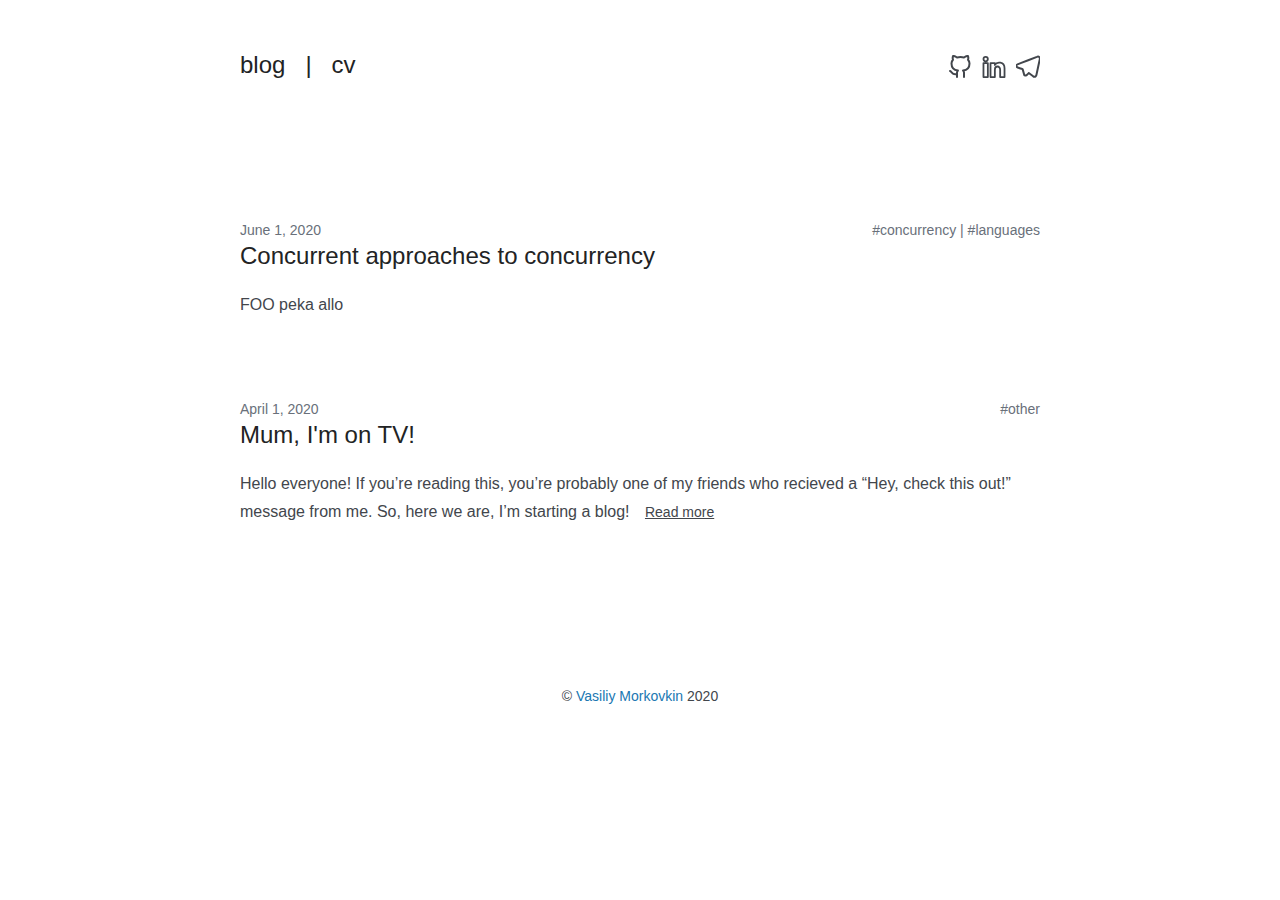
==== commit 6dd7fe87: "rebuilding site Ср 24 июн 2020 19:26:30 MSK" ====
--- a/posts/index.html
+++ b/posts/index.html
@@ -8,19 +8,19 @@
 
 <meta property='og:title' content='Posts - blog'>
 <meta property='og:description' content=''>
-<meta property='og:url' content='http://susliko.github.io/posts/'>
+<meta property='og:url' content='https://susliko.github.io/posts/'>
 <meta property='og:site_name' content='blog'>
-<meta property='og:type' content='website'><meta property='og:image' content='https://www.gravatar.com/avatar/b31e351176a130eaa735b6c6300a4580?s=256'><meta property='article:section' content='Posts'><meta property='og:updated_time' content='2020-04-01T15:17:42&#43;03:00'/><meta name='twitter:card' content='summary'><meta name='twitter:site' content='@markoukin'><meta name='twitter:creator' content='@markoukin'>
+<meta property='og:type' content='website'><meta property='og:image' content='https://www.gravatar.com/avatar/b31e351176a130eaa735b6c6300a4580?s=256'><meta property='article:section' content='Posts'><meta property='og:updated_time' content='2020-06-01T15:17:42&#43;03:00'/><meta name='twitter:card' content='summary'><meta name='twitter:site' content='@markoukin'><meta name='twitter:creator' content='@markoukin'>
 
 
-<link href="http://susliko.github.io/index.xml" rel="alternate" type="application/rss+xml" title="blog" />
+<link href="https://susliko.github.io/index.xml" rel="alternate" type="application/rss+xml" title="blog" />
 
-<link rel="stylesheet" href="/css/style.css"/><link rel='stylesheet' href='http://susliko.github.io/css/custom.css'><link rel="apple-touch-icon" sizes="180x180" href="/apple-touch-icon.png">
+<link rel="stylesheet" href="/css/style.css"/><link rel='stylesheet' href='https://susliko.github.io/css/custom.css'><link rel="apple-touch-icon" sizes="180x180" href="/apple-touch-icon.png">
 <link rel="icon" type="image/png" sizes="32x32" href="/favicon-32x32.png">
 <link rel="icon" type="image/png" sizes="16x16" href="/favicon-16x16.png">
 <link rel="manifest" href="/site.webmanifest">
 <link rel="mask-icon" href="/safari-pinned-tab.svg" color="#5bbad5">
-<link rel="canonical" href="http://susliko.github.io/posts/">
+<link rel="canonical" href="https://susliko.github.io/posts/">
 <meta name="msapplication-TileColor" content="#da532c">
 <meta name="theme-color" content="#ffffff">
 </head>
@@ -29,15 +29,15 @@
   <div class="container">
     <nav id="nav-main" class="nav">
       <div id="nav-name" class="nav-left">
-        <a id="nav-anchor" class="nav-item" href="http://susliko.github.io/">
+        <a id="nav-anchor" class="nav-item" href="https://susliko.github.io/">
           <h1 id="nav-heading" class="title is-4">blog</h1>
         </a>
         <span class="nav-item">
-          <h2 class="title is-4">|</h2>
-        </span>
-        <a class="nav-item" href="/cv.pdf">
-          <h2 class="title is-4">cv</h2>
-        </a>
+            <h2 class="title is-4">|</h2>
+          </span>
+          <a class="nav-item" href="/cv.pdf">
+            <h2 class="title is-4">cv</h2>
+          </a>
       </div>
       <div class="nav-right">
         <nav id="nav-items" class="nav-item level is-mobile"><a class="level-item" aria-label="github" href='https://github.com/susliko'
@@ -58,7 +58,7 @@
     
   </svg></i>
             </span>
-          </a><a class="level-item" aria-label="telegram" href='https://web.telegram.org/#/im?p=@susliko'
+          </a><a class="level-item" aria-label="telegram" href='https://t.me/susliko'
             target='_blank' rel='noopener'>
             <span class="icon">
               <i class><svg viewbox='0 0 24 24' stroke-linecap='round' stroke-linejoin='round' stroke-width='2' aria-hidden='true'>
@@ -78,8 +78,37 @@
   </div>
   <script src="/js/navicon-shift.js"></script>
 </section>
+
 <section class="section">
   <div class="container">
+    
+    <article>
+      <div class="subtitle tags is-6 is-pulled-right">
+        
+        
+<a class="subtitle is-6" href="/tags/concurrency/">#concurrency</a>
+
+
+
+  
+  | <a class="subtitle is-6" href="/tags/languages/">#languages</a>
+  
+
+
+        
+      </div>
+      <h2 class="subtitle is-6 date">June 1, 2020</h2>
+      <h1 class="title"><a href="https://susliko.github.io/posts/concurrency/">Concurrent approaches to concurrency
+
+  
+    
+  
+</a></h1>
+      <div class="content">
+        FOO peka allo
+        
+      </div>
+    </article>
     
     <article>
       <div class="subtitle tags is-6 is-pulled-right">
@@ -93,7 +122,7 @@
         
       </div>
       <h2 class="subtitle is-6 date">April 1, 2020</h2>
-      <h1 class="title"><a href="http://susliko.github.io/posts/intro/">Mum, I&#39;m on TV!
+      <h1 class="title"><a href="https://susliko.github.io/posts/intro/">Mum, I&#39;m on TV!
 
   
     
@@ -103,7 +132,7 @@
         Hello everyone! If you&rsquo;re reading this, you&rsquo;re probably one of my friends who recieved a &ldquo;Hey, check this out!&rdquo; message from me. So, here we are, I&rsquo;m starting a blog!
 
         
-        <a class="button is-link" href="http://susliko.github.io/posts/intro/" style="height:28px">
+        <a class="button is-link" href="https://susliko.github.io/posts/intro/" style="height:28px">
           Read more
         </a>
         
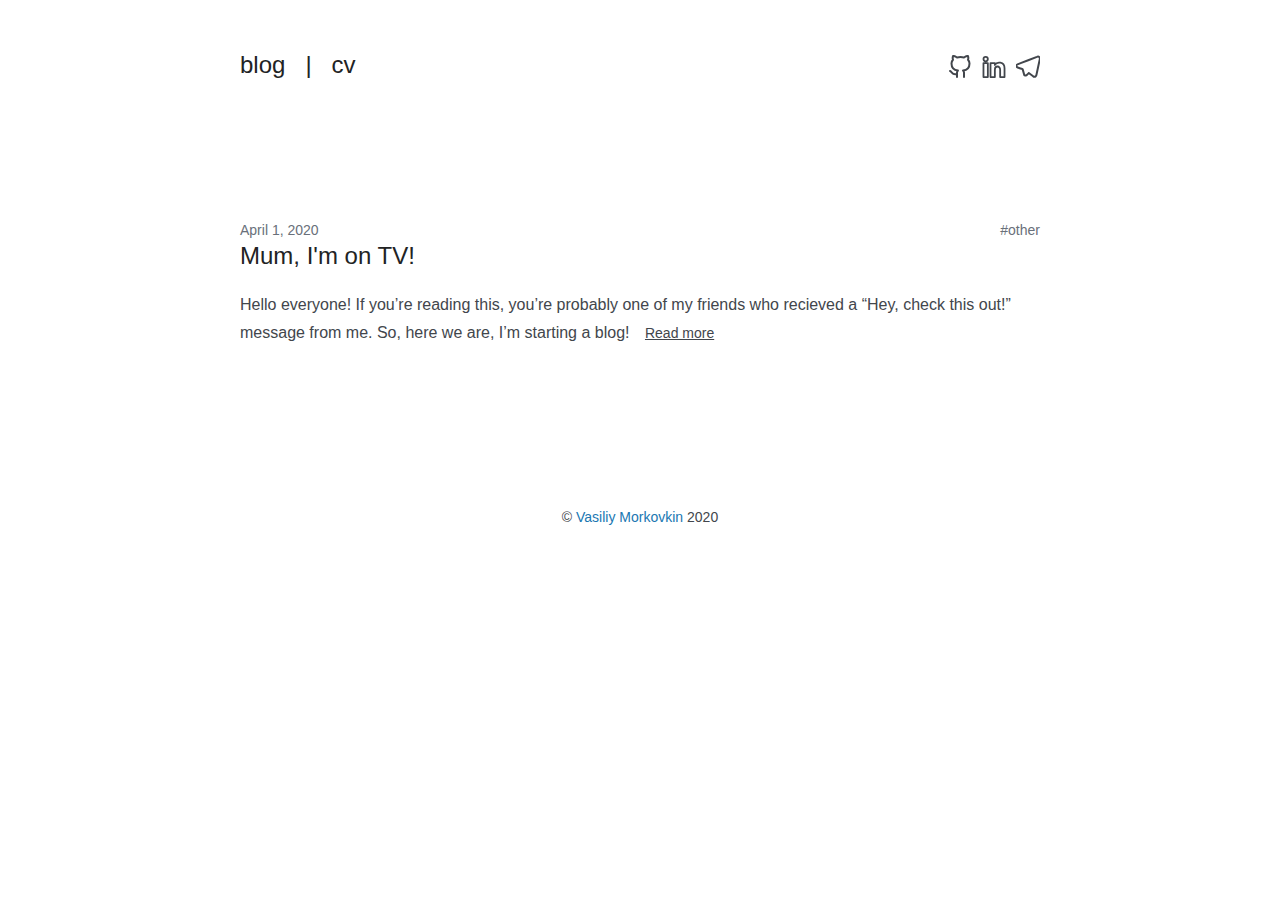
==== commit ccda7d49: "rebuilding site Ср 24 июн 2020 19:28:20 MSK" ====
--- a/posts/index.html
+++ b/posts/index.html
@@ -10,7 +10,7 @@
 <meta property='og:description' content=''>
 <meta property='og:url' content='https://susliko.github.io/posts/'>
 <meta property='og:site_name' content='blog'>
-<meta property='og:type' content='website'><meta property='og:image' content='https://www.gravatar.com/avatar/b31e351176a130eaa735b6c6300a4580?s=256'><meta property='article:section' content='Posts'><meta property='og:updated_time' content='2020-06-01T15:17:42&#43;03:00'/><meta name='twitter:card' content='summary'><meta name='twitter:site' content='@markoukin'><meta name='twitter:creator' content='@markoukin'>
+<meta property='og:type' content='website'><meta property='og:image' content='https://www.gravatar.com/avatar/b31e351176a130eaa735b6c6300a4580?s=256'><meta property='article:section' content='Posts'><meta property='og:updated_time' content='2020-04-01T15:17:42&#43;03:00'/><meta name='twitter:card' content='summary'><meta name='twitter:site' content='@markoukin'><meta name='twitter:creator' content='@markoukin'>
 
 
 <link href="https://susliko.github.io/index.xml" rel="alternate" type="application/rss+xml" title="blog" />
@@ -81,34 +81,6 @@
 
 <section class="section">
   <div class="container">
-    
-    <article>
-      <div class="subtitle tags is-6 is-pulled-right">
-        
-        
-<a class="subtitle is-6" href="/tags/concurrency/">#concurrency</a>
-
-
-
-  
-  | <a class="subtitle is-6" href="/tags/languages/">#languages</a>
-  
-
-
-        
-      </div>
-      <h2 class="subtitle is-6 date">June 1, 2020</h2>
-      <h1 class="title"><a href="https://susliko.github.io/posts/concurrency/">Concurrent approaches to concurrency
-
-  
-    
-  
-</a></h1>
-      <div class="content">
-        FOO peka allo
-        
-      </div>
-    </article>
     
     <article>
       <div class="subtitle tags is-6 is-pulled-right">
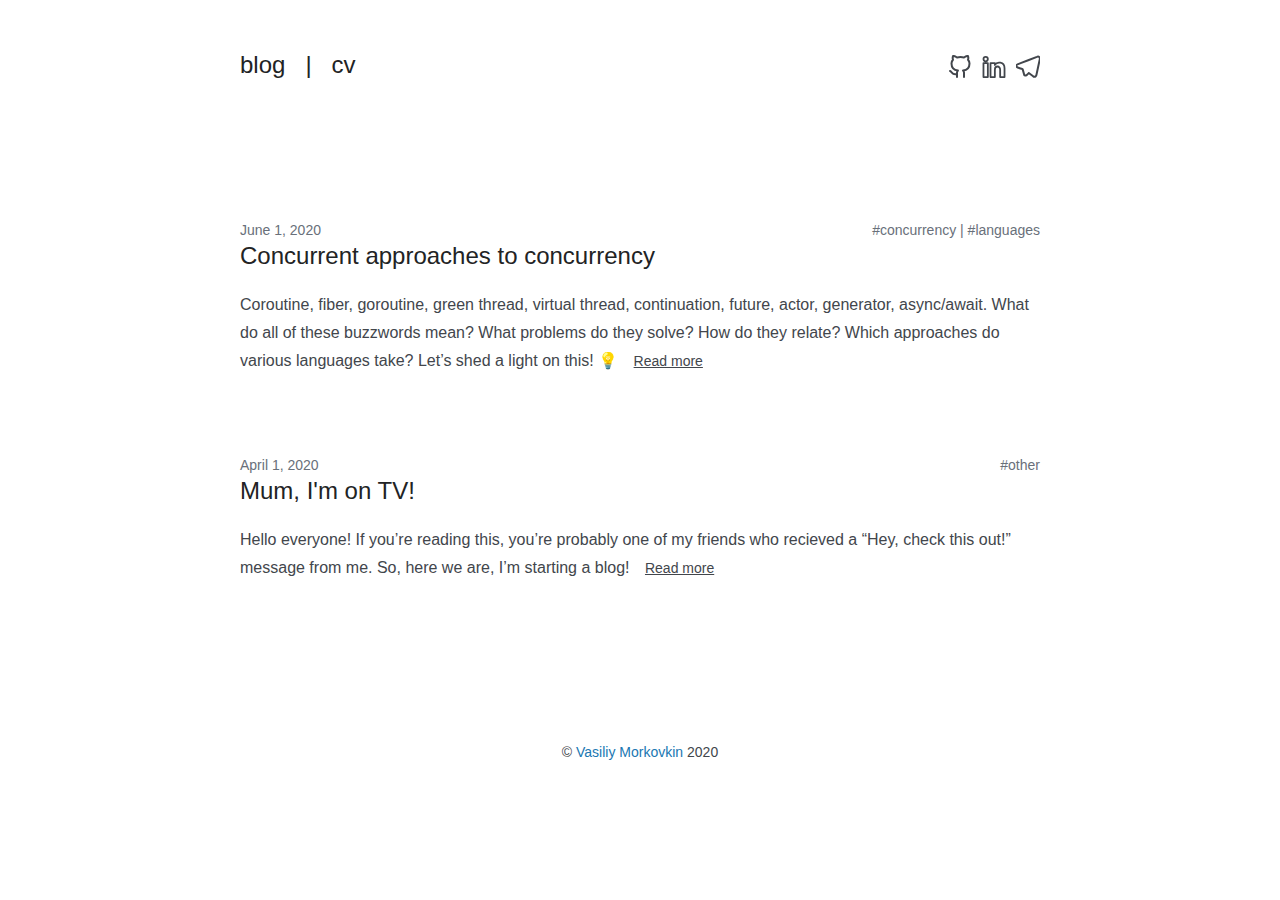
==== commit 837360d7: "rebuilding site Пн 06 июл 2020 21:28:09 MSK" ====
--- a/posts/index.html
+++ b/posts/index.html
@@ -10,7 +10,7 @@
 <meta property='og:description' content=''>
 <meta property='og:url' content='https://susliko.github.io/posts/'>
 <meta property='og:site_name' content='blog'>
-<meta property='og:type' content='website'><meta property='og:image' content='https://www.gravatar.com/avatar/b31e351176a130eaa735b6c6300a4580?s=256'><meta property='article:section' content='Posts'><meta property='og:updated_time' content='2020-04-01T15:17:42&#43;03:00'/><meta name='twitter:card' content='summary'><meta name='twitter:site' content='@markoukin'><meta name='twitter:creator' content='@markoukin'>
+<meta property='og:type' content='website'><meta property='og:image' content='https://www.gravatar.com/avatar/b31e351176a130eaa735b6c6300a4580?s=256'><meta property='article:section' content='Posts'><meta property='og:updated_time' content='2020-06-01T15:17:42&#43;03:00'/><meta name='twitter:card' content='summary'><meta name='twitter:site' content='@markoukin'><meta name='twitter:creator' content='@markoukin'>
 
 
 <link href="https://susliko.github.io/index.xml" rel="alternate" type="application/rss+xml" title="blog" />
@@ -81,6 +81,43 @@
 
 <section class="section">
   <div class="container">
+    
+    <article>
+      <div class="subtitle tags is-6 is-pulled-right">
+        
+        
+<a class="subtitle is-6" href="/tags/concurrency/">#concurrency</a>
+
+
+
+  
+  | <a class="subtitle is-6" href="/tags/languages/">#languages</a>
+  
+
+
+        
+      </div>
+      <h2 class="subtitle is-6 date">June 1, 2020</h2>
+      <h1 class="title"><a href="https://susliko.github.io/posts/concurrency/">Concurrent approaches to concurrency
+
+  
+    
+  
+</a></h1>
+      <div class="content">
+        Coroutine, fiber, goroutine, green thread, virtual thread, continuation, future, actor, generator, async/await.
+What do all of these buzzwords mean?
+What problems do they solve? How do they relate?
+Which approaches do various languages take?
+Let&rsquo;s shed a light on this! 💡
+
+        
+        <a class="button is-link" href="https://susliko.github.io/posts/concurrency/" style="height:28px">
+          Read more
+        </a>
+        
+      </div>
+    </article>
     
     <article>
       <div class="subtitle tags is-6 is-pulled-right">
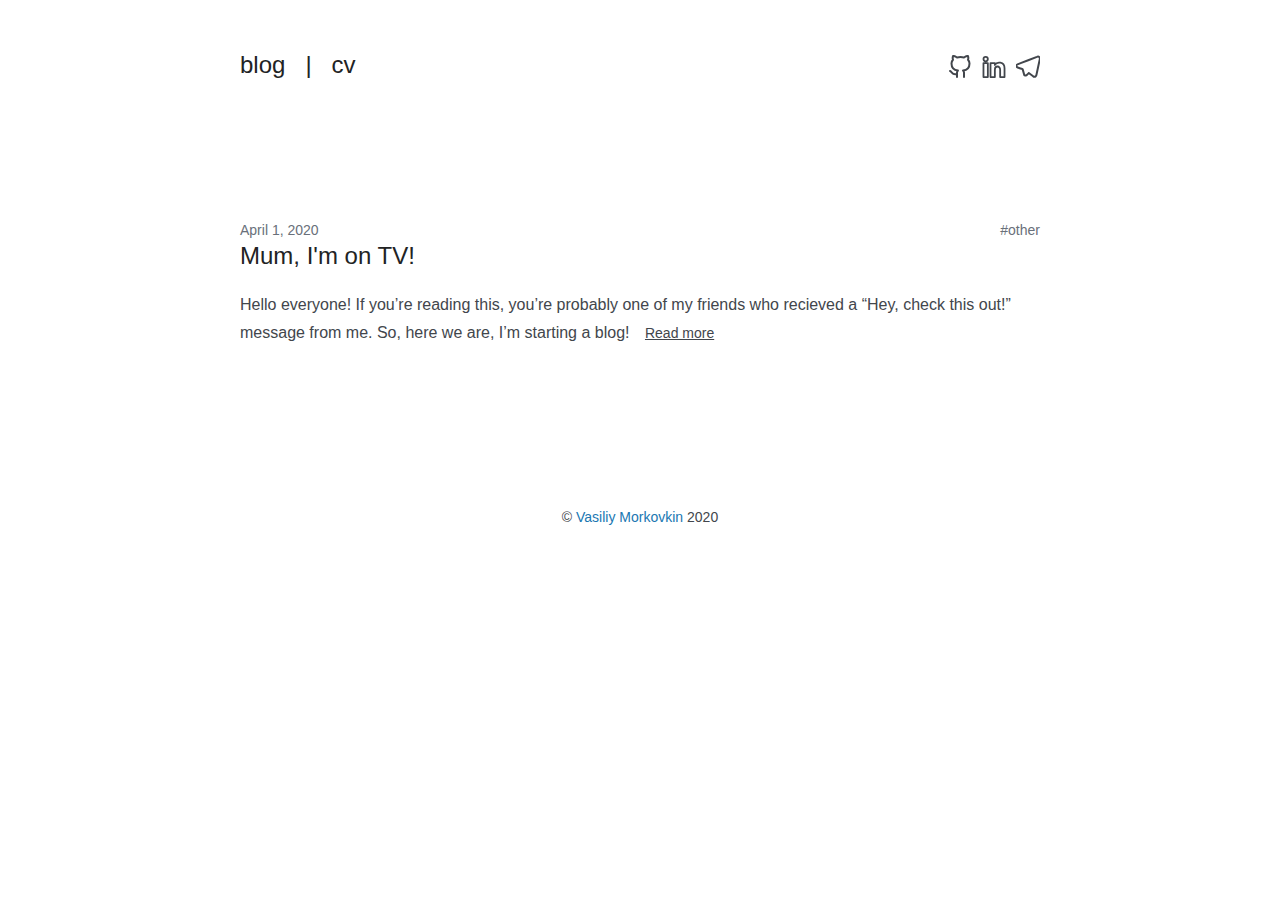
==== commit c5fe2560: "rebuilding site Пн 06 июл 2020 21:39:36 MSK" ====
--- a/posts/index.html
+++ b/posts/index.html
@@ -10,7 +10,7 @@
 <meta property='og:description' content=''>
 <meta property='og:url' content='https://susliko.github.io/posts/'>
 <meta property='og:site_name' content='blog'>
-<meta property='og:type' content='website'><meta property='og:image' content='https://www.gravatar.com/avatar/b31e351176a130eaa735b6c6300a4580?s=256'><meta property='article:section' content='Posts'><meta property='og:updated_time' content='2020-06-01T15:17:42&#43;03:00'/><meta name='twitter:card' content='summary'><meta name='twitter:site' content='@markoukin'><meta name='twitter:creator' content='@markoukin'>
+<meta property='og:type' content='website'><meta property='og:image' content='https://www.gravatar.com/avatar/b31e351176a130eaa735b6c6300a4580?s=256'><meta property='article:section' content='Posts'><meta property='og:updated_time' content='2020-04-01T15:17:42&#43;03:00'/><meta name='twitter:card' content='summary'><meta name='twitter:site' content='@markoukin'><meta name='twitter:creator' content='@markoukin'>
 
 
 <link href="https://susliko.github.io/index.xml" rel="alternate" type="application/rss+xml" title="blog" />
@@ -81,43 +81,6 @@
 
 <section class="section">
   <div class="container">
-    
-    <article>
-      <div class="subtitle tags is-6 is-pulled-right">
-        
-        
-<a class="subtitle is-6" href="/tags/concurrency/">#concurrency</a>
-
-
-
-  
-  | <a class="subtitle is-6" href="/tags/languages/">#languages</a>
-  
-
-
-        
-      </div>
-      <h2 class="subtitle is-6 date">June 1, 2020</h2>
-      <h1 class="title"><a href="https://susliko.github.io/posts/concurrency/">Concurrent approaches to concurrency
-
-  
-    
-  
-</a></h1>
-      <div class="content">
-        Coroutine, fiber, goroutine, green thread, virtual thread, continuation, future, actor, generator, async/await.
-What do all of these buzzwords mean?
-What problems do they solve? How do they relate?
-Which approaches do various languages take?
-Let&rsquo;s shed a light on this! 💡
-
-        
-        <a class="button is-link" href="https://susliko.github.io/posts/concurrency/" style="height:28px">
-          Read more
-        </a>
-        
-      </div>
-    </article>
     
     <article>
       <div class="subtitle tags is-6 is-pulled-right">
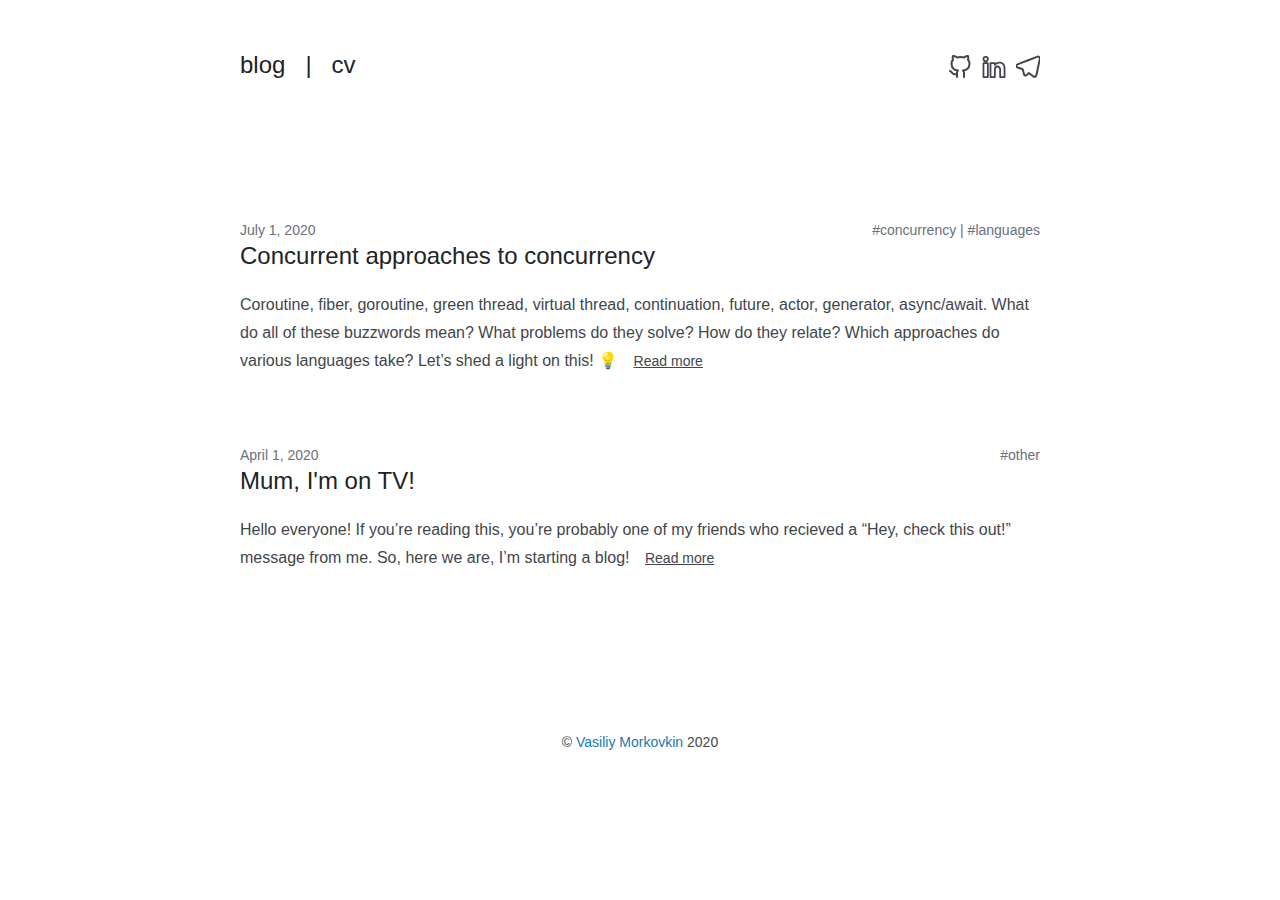
==== commit 5e9b3e27: "rebuilding site Вс 12 июл 2020 14:50:54 MSK" ====
--- a/posts/index.html
+++ b/posts/index.html
@@ -10,7 +10,7 @@
 <meta property='og:description' content=''>
 <meta property='og:url' content='https://susliko.github.io/posts/'>
 <meta property='og:site_name' content='blog'>
-<meta property='og:type' content='website'><meta property='og:image' content='https://www.gravatar.com/avatar/b31e351176a130eaa735b6c6300a4580?s=256'><meta property='article:section' content='Posts'><meta property='og:updated_time' content='2020-04-01T15:17:42&#43;03:00'/><meta name='twitter:card' content='summary'><meta name='twitter:site' content='@markoukin'><meta name='twitter:creator' content='@markoukin'>
+<meta property='og:type' content='website'><meta property='og:image' content='https://www.gravatar.com/avatar/b31e351176a130eaa735b6c6300a4580?s=256'><meta property='article:section' content='Posts'><meta property='og:updated_time' content='2020-07-01T15:17:42&#43;03:00'/><meta name='twitter:card' content='summary'><meta name='twitter:site' content='@markoukin'><meta name='twitter:creator' content='@markoukin'>
 
 
 <link href="https://susliko.github.io/index.xml" rel="alternate" type="application/rss+xml" title="blog" />
@@ -81,6 +81,43 @@
 
 <section class="section">
   <div class="container">
+    
+    <article>
+      <div class="subtitle tags is-6 is-pulled-right">
+        
+        
+<a class="subtitle is-6" href="/tags/concurrency/">#concurrency</a>
+
+
+
+  
+  | <a class="subtitle is-6" href="/tags/languages/">#languages</a>
+  
+
+
+        
+      </div>
+      <h2 class="subtitle is-6 date">July 1, 2020</h2>
+      <h1 class="title"><a href="https://susliko.github.io/posts/concurrency/">Concurrent approaches to concurrency
+
+  
+    
+  
+</a></h1>
+      <div class="content">
+        Coroutine, fiber, goroutine, green thread, virtual thread, continuation, future, actor, generator, async/await.
+What do all of these buzzwords mean?
+What problems do they solve? How do they relate?
+Which approaches do various languages take?
+Let&rsquo;s shed a light on this! 💡
+
+        
+        <a class="button is-link" href="https://susliko.github.io/posts/concurrency/" style="height:28px">
+          Read more
+        </a>
+        
+      </div>
+    </article>
     
     <article>
       <div class="subtitle tags is-6 is-pulled-right">
